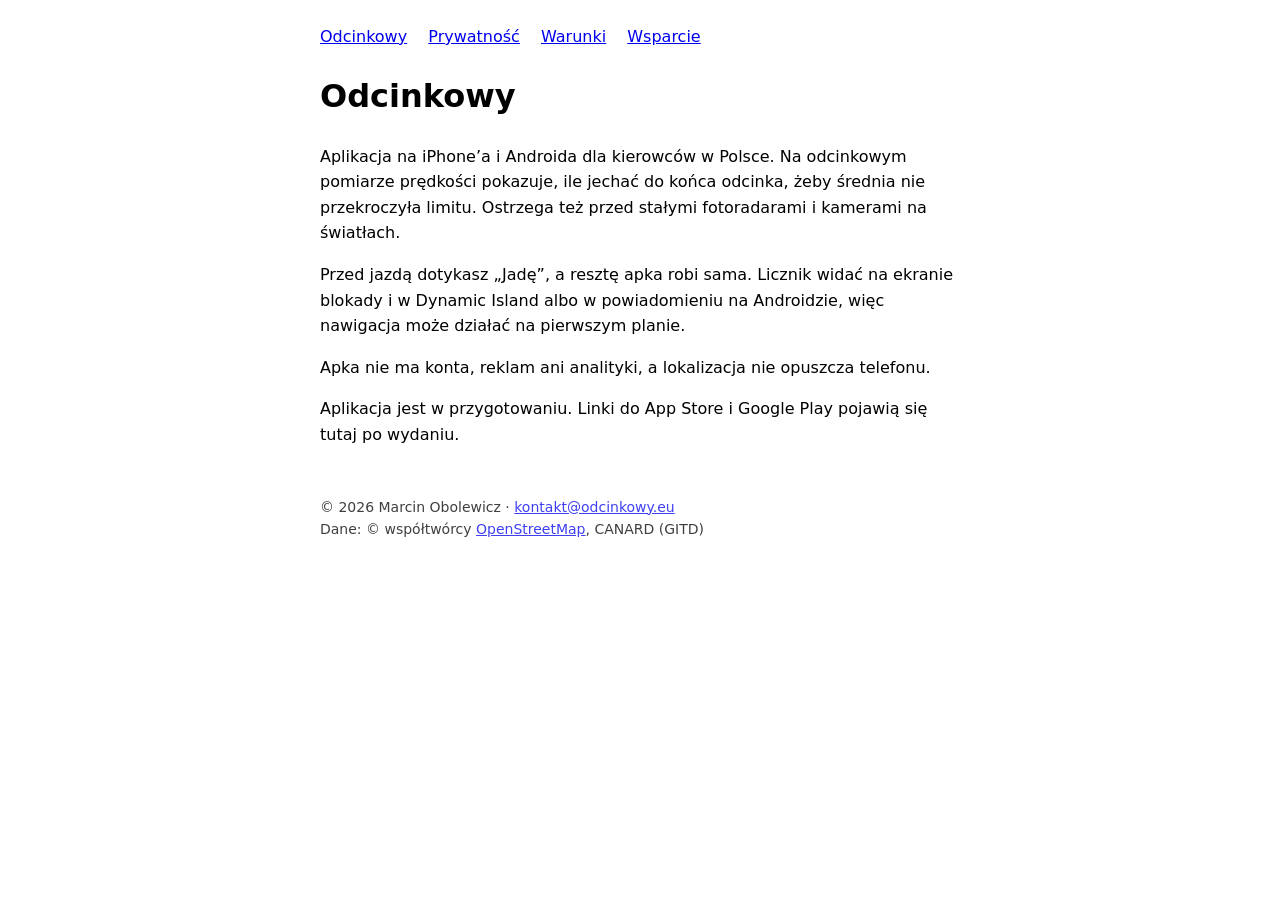
==== index.html @ dfab23d0 "Dodaj stronę z polityką prywatności, warunkami i wsparciem Prosta strona w HTML: krótki opis aplikac" ====
<!doctype html>
<html lang="pl">
<head>
  <meta charset="utf-8">
  <meta name="viewport" content="width=device-width, initial-scale=1">
  <title>Odcinkowy</title>
  <meta name="description" content="Aplikacja dla kierowców: na odcinkowym pomiarze prędkości pokazuje, ile jechać do końca odcinka, żeby średnia nie przekroczyła limitu.">
  <link rel="icon" href="/favicon.svg" type="image/svg+xml">
  <link rel="stylesheet" href="/styles.css">
</head>
<body>
  <nav>
    <a href="/">Odcinkowy</a>
    <a href="/prywatnosc/">Prywatność</a>
    <a href="/warunki/">Warunki</a>
    <a href="/wsparcie/">Wsparcie</a>
  </nav>

  <h1>Odcinkowy</h1>
  <p>Aplikacja na iPhone’a i&nbsp;Androida dla kierowców w&nbsp;Polsce. Na odcinkowym pomiarze prędkości pokazuje, ile jechać do końca odcinka, żeby średnia nie przekroczyła limitu. Ostrzega też przed stałymi fotoradarami i&nbsp;kamerami na światłach.</p>
  <p>Przed jazdą dotykasz „Jadę”, a&nbsp;resztę apka robi sama. Licznik widać na ekranie blokady i&nbsp;w&nbsp;Dynamic Island albo w&nbsp;powiadomieniu na Androidzie, więc nawigacja może działać na pierwszym planie.</p>
  <p>Apka nie ma konta, reklam ani analityki, a&nbsp;lokalizacja nie opuszcza telefonu.</p>
  <p>Aplikacja jest w&nbsp;przygotowaniu. Linki do App Store i&nbsp;Google Play pojawią się tutaj po wydaniu.</p>

  <footer>
    <p>© 2026 Marcin Obolewicz · <a href="mailto:kontakt@odcinkowy.eu">kontakt@odcinkowy.eu</a><br>
    Dane: © współtwórcy <a href="https://www.openstreetmap.org/copyright">OpenStreetMap</a>, CANARD (GITD)</p>
  </footer>
</body>
</html>
---- styles.css ----
:root {
  color-scheme: light dark;
}

body {
  max-width: 40rem;
  margin: 0 auto;
  padding: 1.5rem 1rem 3rem;
  font-family: system-ui, -apple-system, "Segoe UI", Roboto, sans-serif;
  line-height: 1.6;
}

nav a + a {
  margin-left: 1rem;
}

footer {
  margin-top: 3rem;
  font-size: 0.875rem;
  opacity: 0.75;
}
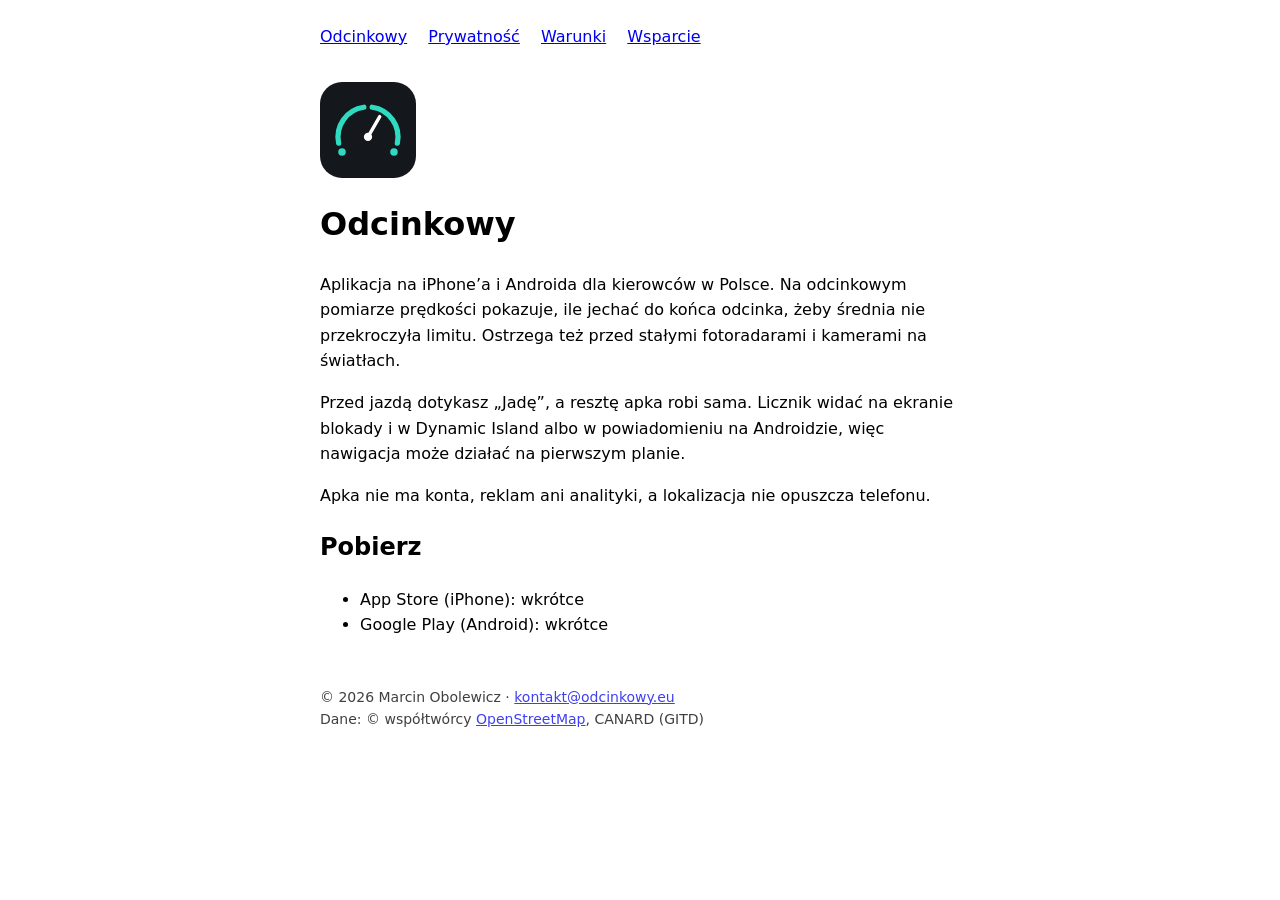
==== commit caa104c7: "Dodaj na stronie głównej ikonę i sekcję „Pobierz” Strona główna jest wizytówką aplikacji: ikona, naz" ====
--- a/index.html
+++ b/index.html
@@ -16,11 +16,18 @@
     <a href="/wsparcie/">Wsparcie</a>
   </nav>
 
+  <img class="app-icon" src="/favicon.svg" alt="" width="96" height="96">
   <h1>Odcinkowy</h1>
   <p>Aplikacja na iPhone’a i&nbsp;Androida dla kierowców w&nbsp;Polsce. Na odcinkowym pomiarze prędkości pokazuje, ile jechać do końca odcinka, żeby średnia nie przekroczyła limitu. Ostrzega też przed stałymi fotoradarami i&nbsp;kamerami na światłach.</p>
   <p>Przed jazdą dotykasz „Jadę”, a&nbsp;resztę apka robi sama. Licznik widać na ekranie blokady i&nbsp;w&nbsp;Dynamic Island albo w&nbsp;powiadomieniu na Androidzie, więc nawigacja może działać na pierwszym planie.</p>
   <p>Apka nie ma konta, reklam ani analityki, a&nbsp;lokalizacja nie opuszcza telefonu.</p>
-  <p>Aplikacja jest w&nbsp;przygotowaniu. Linki do App Store i&nbsp;Google Play pojawią się tutaj po wydaniu.</p>
+
+  <h2>Pobierz</h2>
+  <!-- Po wydaniu: „wkrótce” zamień na link do strony aplikacji w sklepie (README). -->
+  <ul>
+    <li>App Store (iPhone): wkrótce</li>
+    <li>Google Play (Android): wkrótce</li>
+  </ul>
 
   <footer>
     <p>© 2026 Marcin Obolewicz · <a href="mailto:kontakt@odcinkowy.eu">kontakt@odcinkowy.eu</a><br>
--- a/styles.css
+++ b/styles.css
@@ -10,6 +10,12 @@
   line-height: 1.6;
 }
 
+.app-icon {
+  display: block;
+  margin-top: 2rem;
+  border-radius: 22px;
+}
+
 nav a + a {
   margin-left: 1rem;
 }
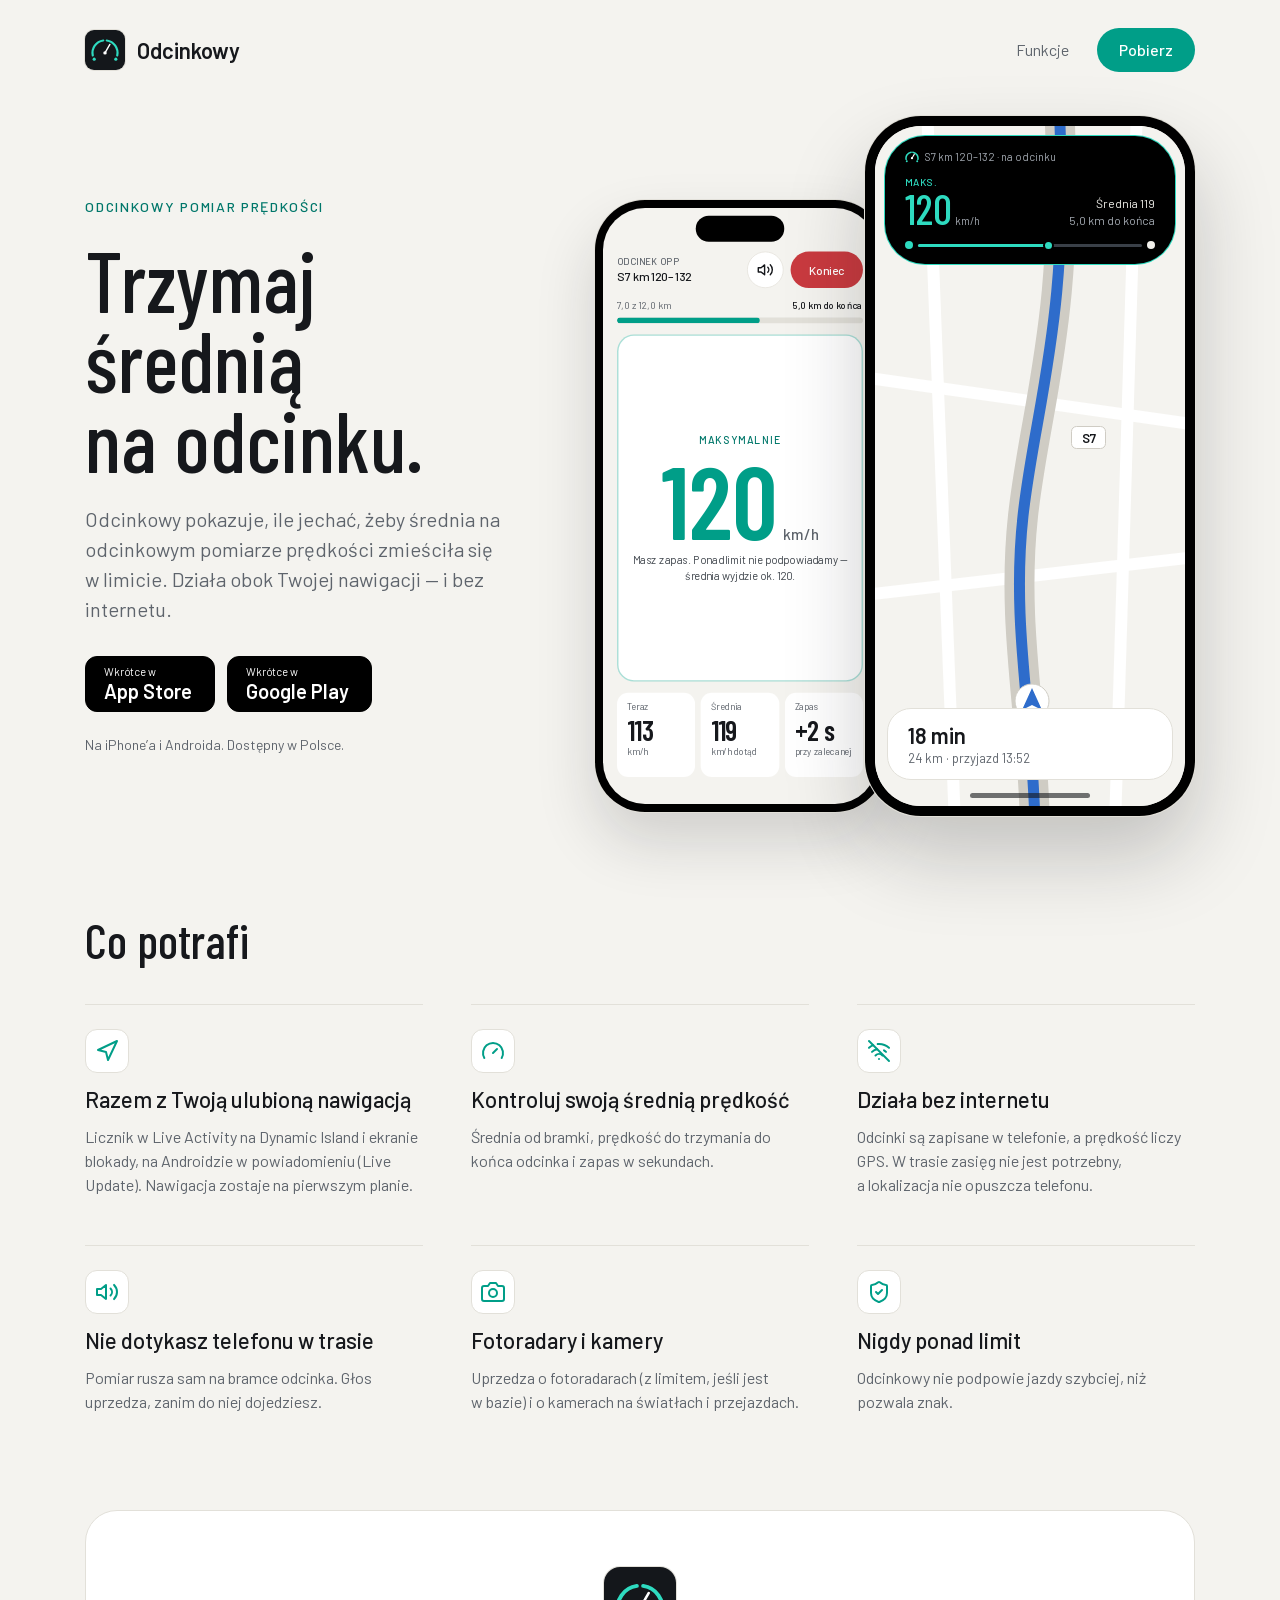
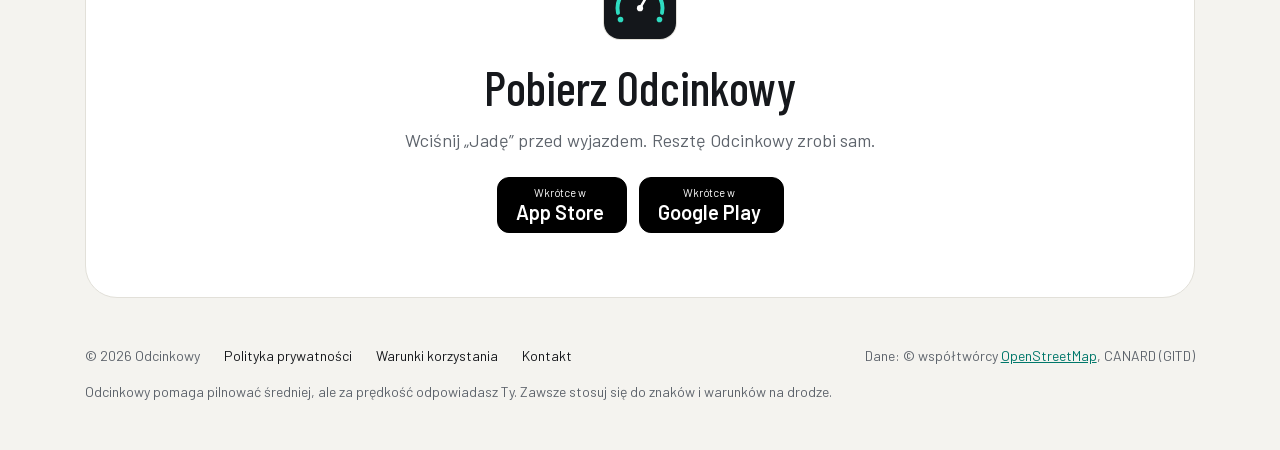
==== commit 6946e8a1: "Zbuduj wizytówkę według plansz „Strona www” Strona główna jak na planszach z kanwy: nagłówek, hero z" ====
--- a/index.html
+++ b/index.html
@@ -3,35 +3,180 @@
 <head>
   <meta charset="utf-8">
   <meta name="viewport" content="width=device-width, initial-scale=1">
-  <title>Odcinkowy</title>
-  <meta name="description" content="Aplikacja dla kierowców: na odcinkowym pomiarze prędkości pokazuje, ile jechać do końca odcinka, żeby średnia nie przekroczyła limitu.">
+  <title>Odcinkowy — średnia na odcinkowym pomiarze prędkości</title>
+  <meta name="description" content="Odcinkowy pokazuje, ile jechać, żeby średnia na odcinkowym pomiarze prędkości zmieściła się w limicie. Działa obok Twojej nawigacji — i bez internetu.">
+  <meta name="theme-color" content="#F4F3EF" media="(prefers-color-scheme: light)">
+  <meta name="theme-color" content="#101215" media="(prefers-color-scheme: dark)">
+  <meta property="og:type" content="website">
+  <meta property="og:url" content="https://odcinkowy.eu/">
+  <meta property="og:title" content="Odcinkowy — średnia na odcinkowym pomiarze prędkości">
+  <meta property="og:description" content="Odcinkowy pokazuje, ile jechać, żeby średnia na odcinkowym pomiarze prędkości zmieściła się w limicie. Działa obok Twojej nawigacji — i bez internetu.">
+  <meta property="og:image" content="https://odcinkowy.eu/og.png">
+  <meta property="og:locale" content="pl_PL">
   <link rel="icon" href="/favicon.svg" type="image/svg+xml">
+  <link rel="apple-touch-icon" href="/apple-touch-icon.png">
   <link rel="stylesheet" href="/styles.css">
 </head>
 <body>
-  <nav>
-    <a href="/">Odcinkowy</a>
-    <a href="/prywatnosc/">Prywatność</a>
-    <a href="/warunki/">Warunki</a>
-    <a href="/wsparcie/">Wsparcie</a>
-  </nav>
+<div class="page">
+  <header class="site-header">
+    <a class="brand" href="/"><img src="/favicon.svg" alt="" width="40" height="40">Odcinkowy</a>
+    <nav class="site-nav" aria-label="Główna">
+      <a class="nav-link" href="#funkcje">Funkcje</a>
+      <a class="button" href="#pobierz">Pobierz</a>
+    </nav>
+  </header>
 
-  <img class="app-icon" src="/favicon.svg" alt="" width="96" height="96">
-  <h1>Odcinkowy</h1>
-  <p>Aplikacja na iPhone’a i&nbsp;Androida dla kierowców w&nbsp;Polsce. Na odcinkowym pomiarze prędkości pokazuje, ile jechać do końca odcinka, żeby średnia nie przekroczyła limitu. Ostrzega też przed stałymi fotoradarami i&nbsp;kamerami na światłach.</p>
-  <p>Przed jazdą dotykasz „Jadę”, a&nbsp;resztę apka robi sama. Licznik widać na ekranie blokady i&nbsp;w&nbsp;Dynamic Island albo w&nbsp;powiadomieniu na Androidzie, więc nawigacja może działać na pierwszym planie.</p>
-  <p>Apka nie ma konta, reklam ani analityki, a&nbsp;lokalizacja nie opuszcza telefonu.</p>
+  <main>
+    <section class="hero" aria-labelledby="hero-title">
+      <div class="hero-text">
+        <p class="eyebrow">Odcinkowy pomiar prędkości</p>
+        <h1 id="hero-title">Trzymaj średnią<br>na odcinku.</h1>
+        <p class="lead">Odcinkowy pokazuje, ile jechać, żeby średnia na odcinkowym pomiarze prędkości zmieściła się w&nbsp;limicie. Działa obok Twojej nawigacji — i&nbsp;bez internetu.</p>
+        <!-- Zaślepki do wydania; potem oficjalne odznaki App Store i Google Play z linkami (README). -->
+        <div class="badges">
+          <span class="badge"><small>Wkrótce w</small><strong>App Store</strong></span>
+          <span class="badge"><small>Wkrótce w</small><strong>Google Play</strong></span>
+        </div>
+        <p class="note">Na iPhone’a i&nbsp;Androida. Dostępny w&nbsp;Polsce.</p>
+      </div>
 
-  <h2>Pobierz</h2>
-  <!-- Po wydaniu: „wkrótce” zamień na link do strony aplikacji w sklepie (README). -->
-  <ul>
-    <li>App Store (iPhone): wkrótce</li>
-    <li>Google Play (Android): wkrótce</li>
-  </ul>
+      <div class="phones" aria-hidden="true">
+        <div class="phones-inner">
+          <!-- Z tyłu ekran odcinka z apki, w motywie strony. Liczby jak w wydaniu: limit 120, margines 0. -->
+          <div class="phone-back">
+            <div class="phone">
+              <div class="screen">
+                <div class="drive">
+                  <span class="island"></span>
+                  <div class="drive-top">
+                    <div class="drive-title"><small>ODCINEK OPP</small><strong>S7 km 120–132</strong></div>
+                    <div class="drive-actions">
+                      <span class="voice"><svg width="24" height="24" viewBox="0 0 24 24" fill="none" stroke="currentColor" stroke-width="2" stroke-linecap="round" stroke-linejoin="round"><polygon points="11 5 6 9 2 9 2 15 6 15 11 19 11 5"></polygon><path d="M15.54 8.46a5 5 0 0 1 0 7.07"></path><path d="M19.07 4.93a10 10 0 0 1 0 14.14"></path></svg></span>
+                      <span class="end-button">Koniec</span>
+                    </div>
+                  </div>
+                  <div>
+                    <div class="progress-labels"><span>7,0 z 12,0 km</span><span>5,0 km do końca</span></div>
+                    <div class="progress"><div></div></div>
+                  </div>
+                  <div class="advice-card">
+                    <span class="advice-label">MAKSYMALNIE</span>
+                    <span class="advice-number"><span>120</span>km/h</span>
+                    <span class="advice-message">Masz zapas. Ponad limit nie podpowiadamy — średnia wyjdzie ok. 120.</span>
+                  </div>
+                  <div class="tiles">
+                    <div class="tile">Teraz<strong>113</strong>km/h</div>
+                    <div class="tile">Średnia<strong>119</strong>km/h dotąd</div>
+                    <div class="tile">Zapas<strong>+2 s</strong>przy zalecanej</div>
+                  </div>
+                </div>
+              </div>
+            </div>
+          </div>
 
-  <footer>
-    <p>© 2026 Marcin Obolewicz · <a href="mailto:kontakt@odcinkowy.eu">kontakt@odcinkowy.eu</a><br>
-    Dane: © współtwórcy <a href="https://www.openstreetmap.org/copyright">OpenStreetMap</a>, CANARD (GITD)</p>
+          <!-- Z przodu Live Activity nad neutralną mapą, bez wyglądu konkretnej nawigacji. -->
+          <div class="phone-front">
+            <div class="phone">
+              <div class="screen">
+                <svg class="map" width="310" height="680" viewBox="0 0 310 680">
+                  <rect class="bg" width="310" height="680"></rect>
+                  <g class="streets" stroke-width="12" fill="none" stroke-linecap="round"><path d="M -20 250 L 330 300"></path><path d="M -20 470 L 330 430"></path><path d="M 52 -20 L 80 700"></path><path d="M 262 -20 L 240 700"></path></g>
+                  <path class="casing" d="M 160 700 C 158 590, 136 500, 148 390 S 196 190, 184 -20" stroke-width="30" fill="none" stroke-linecap="round"></path>
+                  <path class="route" d="M 160 700 C 158 590, 136 500, 148 390 S 196 190, 184 -20" stroke-width="11" fill="none" stroke-linecap="round"></path>
+                  <rect class="label" x="196.5" y="300.5" width="34" height="22" rx="5"></rect>
+                  <text class="label-text" x="213.5" y="316.5" text-anchor="middle">S7</text>
+                  <circle class="puck" cx="157" cy="575" r="17"></circle>
+                  <path d="M 157 562 L 167 584 L 157 579 L 147 584 Z" fill="#2E6CCB"></path>
+                </svg>
+                <div class="live">
+                  <div class="live-head"><svg viewBox="140 150 744 744"><path d="M 199 652.5 A 320 320 0 0 1 467.5 269.1" fill="none" stroke="#2EDBC0" stroke-width="80" stroke-linecap="round"></path><path d="M 556.5 269.1 A 320 320 0 0 1 825 652.5" fill="none" stroke="#2EDBC0" stroke-width="80" stroke-linecap="round"></path><circle cx="234.9" cy="746" r="52" fill="#2EDBC0"></circle><circle cx="789.1" cy="746" r="52" fill="#2EDBC0"></circle><path d="M 512 586 L 637 369.5" fill="none" stroke="#FFFFFF" stroke-width="56" stroke-linecap="round"></path><circle cx="512" cy="586" r="60" fill="#FFFFFF"></circle></svg>S7 km 120–132 · na odcinku</div>
+                  <div class="live-row">
+                    <div class="live-advice"><span class="live-label">MAKS.</span><span class="live-number"><span>120</span>km/h</span></div>
+                    <div class="live-stats"><span>Średnia 119</span><span>5,0 km do końca</span></div>
+                  </div>
+                  <div class="live-track"><div class="dot start"></div><div class="dot end"></div><div class="bar"><div class="done"></div><div class="car"></div></div></div>
+                </div>
+                <div class="nav-card"><strong>18 min</strong><span>24 km · przyjazd 13:52</span></div>
+                <div class="home-indicator"></div>
+              </div>
+            </div>
+          </div>
+        </div>
+      </div>
+    </section>
+
+    <section class="features" id="funkcje" aria-labelledby="features-title">
+      <h2 id="features-title">Co potrafi</h2>
+      <ul class="feature-list">
+        <li>
+          <span class="feature-icon" aria-hidden="true"><svg viewBox="0 0 24 24" fill="none" stroke="currentColor" stroke-width="2" stroke-linecap="round" stroke-linejoin="round"><polygon points="3 11 22 2 13 21 11 13 3 11"></polygon></svg></span>
+          <div>
+            <h3>Razem z&nbsp;Twoją ulubioną nawigacją</h3>
+            <p>Licznik w&nbsp;Live Activity na Dynamic Island i&nbsp;ekranie blokady, na Androidzie w&nbsp;powiadomieniu (Live Update). Nawigacja zostaje na pierwszym planie.</p>
+          </div>
+        </li>
+        <li>
+          <span class="feature-icon" aria-hidden="true"><svg viewBox="0 0 24 24" fill="none" stroke="currentColor" stroke-width="2" stroke-linecap="round" stroke-linejoin="round"><path d="m12 14 4-4"></path><path d="M3.34 19a10 10 0 1 1 17.32 0"></path></svg></span>
+          <div>
+            <h3>Kontroluj swoją średnią prędkość</h3>
+            <p>Średnia od bramki, prędkość do trzymania do końca odcinka i&nbsp;zapas w&nbsp;sekundach.</p>
+          </div>
+        </li>
+        <li>
+          <span class="feature-icon" aria-hidden="true"><svg viewBox="0 0 24 24" fill="none" stroke="currentColor" stroke-width="2" stroke-linecap="round" stroke-linejoin="round"><path d="M12 20h.01"></path><path d="M8.5 16.429a5 5 0 0 1 7 0"></path><path d="M5 12.859a10 10 0 0 1 5.17-2.69"></path><path d="M19 12.859a10 10 0 0 0-2.007-1.523"></path><path d="M2 8.82a15 15 0 0 1 4.177-2.643"></path><path d="M22 8.82a15 15 0 0 0-11.288-3.764"></path><path d="m2 2 20 20"></path></svg></span>
+          <div>
+            <h3>Działa bez internetu</h3>
+            <p>Odcinki są zapisane w&nbsp;telefonie, a&nbsp;prędkość liczy GPS. W&nbsp;trasie zasięg nie jest potrzebny, a&nbsp;lokalizacja nie opuszcza telefonu.</p>
+          </div>
+        </li>
+        <li>
+          <span class="feature-icon" aria-hidden="true"><svg viewBox="0 0 24 24" fill="none" stroke="currentColor" stroke-width="2" stroke-linecap="round" stroke-linejoin="round"><polygon points="11 5 6 9 2 9 2 15 6 15 11 19 11 5"></polygon><path d="M15.54 8.46a5 5 0 0 1 0 7.07"></path><path d="M19.07 4.93a10 10 0 0 1 0 14.14"></path></svg></span>
+          <div>
+            <h3>Nie dotykasz telefonu w&nbsp;trasie</h3>
+            <p>Pomiar rusza sam na bramce odcinka. Głos uprzedza, zanim do niej dojedziesz.</p>
+          </div>
+        </li>
+        <li>
+          <span class="feature-icon" aria-hidden="true"><svg viewBox="0 0 24 24" fill="none" stroke="currentColor" stroke-width="2" stroke-linecap="round" stroke-linejoin="round"><path d="M23 19a2 2 0 0 1-2 2H3a2 2 0 0 1-2-2V8a2 2 0 0 1 2-2h4l2-3h6l2 3h4a2 2 0 0 1 2 2z"></path><circle cx="12" cy="13" r="4"></circle></svg></span>
+          <div>
+            <h3>Fotoradary i&nbsp;kamery</h3>
+            <p>Uprzedza o&nbsp;fotoradarach (z&nbsp;limitem, jeśli jest w&nbsp;bazie) i&nbsp;o&nbsp;kamerach na światłach i&nbsp;przejazdach.</p>
+          </div>
+        </li>
+        <li>
+          <span class="feature-icon" aria-hidden="true"><svg viewBox="0 0 24 24" fill="none" stroke="currentColor" stroke-width="2" stroke-linecap="round" stroke-linejoin="round"><path d="M20 13c0 5-3.5 7.5-7.66 8.95a1 1 0 0 1-.67-.01C7.5 20.5 4 18 4 13V6a1 1 0 0 1 1-1c2 0 4.5-1.2 6.24-2.72a1.17 1.17 0 0 1 1.52 0C14.51 3.81 17 5 19 5a1 1 0 0 1 1 1z"></path><path d="m9 12 2 2 4-4"></path></svg></span>
+          <div>
+            <h3>Nigdy ponad limit</h3>
+            <p>Odcinkowy nie podpowie jazdy szybciej, niż pozwala znak.</p>
+          </div>
+        </li>
+      </ul>
+    </section>
+
+    <section class="download" id="pobierz" aria-labelledby="download-title">
+      <img src="/favicon.svg" alt="" width="72" height="72">
+      <h2 id="download-title">Pobierz Odcinkowy</h2>
+      <p>Wciśnij „Jadę” przed wyjazdem. Resztę Odcinkowy zrobi sam.</p>
+      <div class="badges">
+        <span class="badge"><small>Wkrótce w</small><strong>App Store</strong></span>
+        <span class="badge"><small>Wkrótce w</small><strong>Google Play</strong></span>
+      </div>
+    </section>
+  </main>
+
+  <footer class="site-footer">
+    <div class="footer-row">
+      <div class="footer-links">
+        <span>© 2026 Odcinkowy</span>
+        <a href="/prywatnosc/">Polityka prywatności</a>
+        <a href="/warunki/">Warunki korzystania</a>
+        <a href="/wsparcie/">Kontakt</a>
+      </div>
+      <span>Dane: © współtwórcy <a href="https://www.openstreetmap.org/copyright">OpenStreetMap</a>, CANARD (GITD)</span>
+    </div>
+    <p>Odcinkowy pomaga pilnować średniej, ale za prędkość odpowiadasz Ty. Zawsze stosuj się do znaków i&nbsp;warunków na drodze.</p>
   </footer>
+</div>
 </body>
 </html>
--- a/styles.css
+++ b/styles.css
@@ -1,27 +1,1092 @@
+@import url('/fonts/fonts.css');
+
+/* Tokeny z arkusza „Kolory” apki: jasne w :root, ciemne według ustawienia systemu. Bez przełącznika. */
 :root {
   color-scheme: light dark;
+  --background: #f4f3ef;
+  --surface: #ffffff;
+  --surface-inset: #f4f3ef;
+  --outline: #e2e0d9;
+  --outline-strong: #cfccc4;
+  --text-primary: #16181c;
+  --text-secondary: #5e646c;
+  --text-message: #3d434a;
+  --accent: #009e88;
+  --accent-text: #00776a;
+  --accent-text-hover: #005a50;
+  --accent-button: #009e88;
+  --on-accent: #ffffff;
+  --accent-border: #009e8855;
+  --control: #ffffff;
+  --control-border: #e2e0d9;
+  --badge-border: #000000;
+  --phone-shadow: rgba(22, 24, 28, 0.16);
+  --phone-shadow-front: rgba(22, 24, 28, 0.22);
+  /* Neutralna mapa pod Live Activity. */
+  --map: #f4f3ef;
+  --map-street: #ffffff;
+  --map-casing: #cfccc4;
+  --map-label: #ffffff;
+  --map-card: #ffffff;
+  --map-card-border: #e2e0d9;
+}
+
+@media (prefers-color-scheme: dark) {
+  :root {
+    --background: #101215;
+    --surface: #1a1d21;
+    --surface-inset: #23272c;
+    --outline: #2a2f35;
+    --outline-strong: #3a4048;
+    --text-primary: #f1f0eb;
+    --text-secondary: #a3a9b1;
+    --text-message: #c9cdd3;
+    --accent: #2edbc0;
+    --accent-text: #2edbc0;
+    --accent-text-hover: #8aeedd;
+    --accent-border: #2edbc066;
+    --control: #23272c;
+    --control-border: #23272c;
+    --badge-border: #3a4048;
+    --phone-shadow: rgba(0, 0, 0, 0.45);
+    --phone-shadow-front: rgba(0, 0, 0, 0.55);
+    --map: #1a1d21;
+    --map-street: #23272c;
+    --map-casing: #3a4048;
+    --map-label: #3a4048;
+    --map-card: #23272c;
+    --map-card-border: #23272c;
+  }
+}
+
+* {
+  box-sizing: border-box;
+}
+
+html {
+  scroll-behavior: auto;
 }
 
 body {
-  max-width: 40rem;
+  margin: 0;
+  background: var(--background);
+  color: var(--text-primary);
+  font-family: 'Barlow', 'Helvetica Neue', Arial, sans-serif;
+  -webkit-text-size-adjust: 100%;
+}
+
+a {
+  color: var(--accent-text);
+}
+
+a:hover {
+  color: var(--accent-text-hover);
+}
+
+.condensed {
+  font-family: 'Barlow Condensed', 'Arial Narrow', sans-serif;
+}
+
+.page {
+  max-width: 1440px;
+  min-height: 100vh;
   margin: 0 auto;
-  padding: 1.5rem 1rem 3rem;
-  font-family: system-ui, -apple-system, "Segoe UI", Roboto, sans-serif;
-  line-height: 1.6;
-}
-
-.app-icon {
+  display: flex;
+  flex-direction: column;
+}
+
+/* Nagłówek */
+.site-header {
+  display: flex;
+  align-items: center;
+  justify-content: space-between;
+  padding: 20px 20px 8px;
+}
+
+.brand {
+  display: flex;
+  align-items: center;
+  gap: 10px;
+  color: var(--text-primary);
+  text-decoration: none;
+  font-size: 20px;
+  line-height: 26px;
+  font-weight: 600;
+}
+
+.brand:hover {
+  color: var(--text-primary);
+}
+
+.brand img {
   display: block;
-  margin-top: 2rem;
-  border-radius: 22px;
-}
-
-nav a + a {
-  margin-left: 1rem;
-}
-
-footer {
-  margin-top: 3rem;
-  font-size: 0.875rem;
-  opacity: 0.75;
-}
+  width: 36px;
+  height: 36px;
+  border-radius: 8px;
+  box-shadow: 0 0 0 1px var(--outline);
+}
+
+.site-nav {
+  display: flex;
+  align-items: center;
+  gap: 28px;
+  font-size: 16px;
+  line-height: 20px;
+}
+
+.site-nav .nav-link {
+  display: none;
+  color: var(--text-secondary);
+  text-decoration: none;
+}
+
+.button {
+  height: 40px;
+  padding: 0 18px;
+  border-radius: 20px;
+  background: var(--accent-button);
+  color: var(--on-accent);
+  text-decoration: none;
+  display: inline-flex;
+  align-items: center;
+  font-size: 15px;
+  font-weight: 500;
+}
+
+.button:hover {
+  color: var(--on-accent);
+}
+
+/* Hero */
+.hero {
+  display: flex;
+  flex-direction: column;
+  gap: 18px;
+  padding: 24px 20px 40px;
+}
+
+.hero-text {
+  display: flex;
+  flex-direction: column;
+  gap: 18px;
+}
+
+.eyebrow {
+  margin: 0;
+  font-size: 13px;
+  line-height: 16px;
+  font-weight: 500;
+  letter-spacing: 0.12em;
+  text-transform: uppercase;
+  color: var(--accent-text);
+}
+
+h1 {
+  margin: 0;
+  font-family: 'Barlow Condensed', 'Arial Narrow', sans-serif;
+  font-size: 52px;
+  line-height: 0.98;
+  font-weight: 500;
+}
+
+.lead {
+  margin: 0;
+  max-width: 520px;
+  font-size: 17px;
+  line-height: 26px;
+  color: var(--text-secondary);
+}
+
+.note {
+  margin: 0;
+  font-size: 13px;
+  line-height: 17px;
+  color: var(--text-secondary);
+}
+
+/* Odznaki sklepów. Do wydania zaślepki bez logotypów; potem oficjalne odznaki (README). */
+.badges {
+  display: flex;
+  flex-wrap: wrap;
+  gap: 10px;
+}
+
+.badge {
+  display: inline-flex;
+  flex-direction: column;
+  justify-content: center;
+  height: 48px;
+  padding: 0 14px;
+  border-radius: 12px;
+  background: #000000;
+  border: 1px solid var(--badge-border);
+  color: #ffffff;
+  text-decoration: none;
+}
+
+.badge small {
+  font-size: 10px;
+  line-height: 13px;
+}
+
+.badge strong {
+  font-size: 18px;
+  line-height: 22px;
+  font-weight: 600;
+  white-space: nowrap;
+}
+
+/* Telefony w hero */
+.phones {
+  align-self: center;
+  position: relative;
+  width: 271px;
+  height: 575px;
+  margin-top: 12px;
+}
+
+.phone-back {
+  display: none;
+}
+
+.phone-front {
+  transform: scale(0.82);
+  transform-origin: top left;
+}
+
+.phone {
+  background: #000000;
+}
+
+.phone-front .phone {
+  width: 330px;
+  height: 700px;
+  padding: 10px;
+  border-radius: 56px;
+  box-shadow: 0 0 0 1px var(--outline), 0 40px 80px var(--phone-shadow-front);
+}
+
+.phone-front .screen {
+  position: relative;
+  width: 310px;
+  height: 680px;
+  border-radius: 46px;
+  overflow: hidden;
+  background: var(--map);
+}
+
+.map {
+  position: absolute;
+  inset: 0;
+  display: block;
+}
+
+.map .bg {
+  fill: var(--map);
+}
+
+.map .streets {
+  stroke: var(--map-street);
+}
+
+.map .casing {
+  stroke: var(--map-casing);
+}
+
+.map .route {
+  stroke: #2e6ccb;
+}
+
+.map .label {
+  fill: var(--map-label);
+  stroke: var(--map-casing);
+}
+
+.map .label-text {
+  fill: var(--text-primary);
+  font-family: 'Barlow', sans-serif;
+  font-size: 13px;
+  font-weight: 600;
+}
+
+.map .puck {
+  fill: #ffffff;
+  stroke: var(--map-casing);
+}
+
+/* Live Activity jest zawsze ciemna, jak w apce. */
+.live {
+  position: absolute;
+  left: 10px;
+  right: 10px;
+  top: 10px;
+  height: 128px;
+  padding: 14px 20px;
+  border-radius: 40px;
+  background: #000000;
+  box-shadow: 0 0 0 1px #2edbc0;
+  display: flex;
+  flex-direction: column;
+  justify-content: space-between;
+  color: #f1f0eb;
+}
+
+.live-head {
+  display: flex;
+  align-items: center;
+  gap: 6px;
+  font-size: 11px;
+  line-height: 14px;
+  color: #a3a9b1;
+}
+
+.live-head svg {
+  display: block;
+  width: 14px;
+  height: 14px;
+}
+
+.live-row {
+  display: flex;
+  align-items: flex-end;
+  justify-content: space-between;
+  gap: 10px;
+}
+
+.live-advice {
+  display: flex;
+  flex-direction: column;
+  gap: 1px;
+}
+
+.live-label {
+  font-size: 10px;
+  line-height: 12px;
+  font-weight: 500;
+  letter-spacing: 0.08em;
+  color: #2edbc0;
+}
+
+.live-number {
+  display: flex;
+  align-items: baseline;
+  gap: 3px;
+  font-size: 11px;
+  line-height: 14px;
+  color: #a3a9b1;
+}
+
+.live-number span {
+  font-family: 'Barlow Condensed', 'Arial Narrow', sans-serif;
+  font-size: 42px;
+  line-height: 0.95;
+  font-weight: 500;
+  color: #2edbc0;
+}
+
+.live-stats {
+  display: flex;
+  flex-direction: column;
+  align-items: flex-end;
+  gap: 1px;
+  font-size: 12px;
+  line-height: 16px;
+}
+
+.live-stats span + span {
+  color: #a3a9b1;
+}
+
+.live-track {
+  position: relative;
+  height: 10px;
+}
+
+.live-track .dot {
+  position: absolute;
+  top: 1px;
+  width: 8px;
+  height: 8px;
+  border-radius: 50%;
+}
+
+.live-track .start {
+  left: 0;
+  background: #2edbc0;
+}
+
+.live-track .end {
+  right: 0;
+  background: #f1f0eb;
+}
+
+.live-track .bar {
+  position: absolute;
+  left: 13px;
+  right: 13px;
+  top: 4px;
+  height: 3px;
+  border-radius: 2px;
+  background: #3a4048;
+}
+
+.live-track .done {
+  width: 58%;
+  height: 3px;
+  border-radius: 2px;
+  background: #2edbc0;
+}
+
+.live-track .car {
+  position: absolute;
+  left: 58%;
+  top: -4px;
+  width: 11px;
+  height: 11px;
+  margin-left: -5px;
+  border-radius: 50%;
+  background: #2edbc0;
+  border: 2px solid #000000;
+}
+
+.nav-card {
+  position: absolute;
+  left: 12px;
+  right: 12px;
+  bottom: 26px;
+  height: 72px;
+  padding: 0 20px;
+  border-radius: 24px;
+  background: var(--map-card);
+  border: 1px solid var(--map-card-border);
+  display: flex;
+  flex-direction: column;
+  justify-content: center;
+  gap: 2px;
+}
+
+.nav-card strong {
+  font-size: 22px;
+  line-height: 26px;
+  font-weight: 600;
+}
+
+.nav-card span {
+  font-size: 13px;
+  line-height: 17px;
+  color: var(--text-secondary);
+}
+
+.home-indicator {
+  position: absolute;
+  bottom: 8px;
+  left: 50%;
+  width: 120px;
+  margin-left: -60px;
+  height: 5px;
+  border-radius: 3px;
+  background: var(--text-primary);
+  opacity: 0.6;
+}
+
+/* Ekran odcinka z apki (telefon z tyłu, tylko na szerokim ekranie), w motywie strony. */
+.phone-back .phone {
+  width: 290px;
+  height: 612px;
+  padding: 8px;
+  border-radius: 50px;
+  box-shadow: 0 0 0 1px var(--outline), 0 30px 60px var(--phone-shadow);
+}
+
+.phone-back .screen {
+  position: relative;
+  width: 274px;
+  height: 596px;
+  border-radius: 42px;
+  overflow: hidden;
+  background: var(--background);
+}
+
+.drive {
+  position: relative;
+  width: 390px;
+  height: 844px;
+  padding: 62px 20px 34px;
+  display: flex;
+  flex-direction: column;
+  gap: 16px;
+  transform: scale(0.7026);
+  transform-origin: top left;
+}
+
+.island {
+  position: absolute;
+  top: 11px;
+  left: 132px;
+  width: 126px;
+  height: 37px;
+  border-radius: 19px;
+  background: #000000;
+}
+
+.drive-top {
+  display: flex;
+  align-items: center;
+  justify-content: space-between;
+  gap: 12px;
+}
+
+.drive-title {
+  display: flex;
+  flex-direction: column;
+  gap: 2px;
+}
+
+.drive-title small {
+  font-size: 13px;
+  line-height: 16px;
+  font-weight: 500;
+  letter-spacing: 0.08em;
+  color: var(--text-secondary);
+}
+
+.drive-title strong {
+  font-size: 17px;
+  line-height: 22px;
+  font-weight: 500;
+}
+
+.drive-actions {
+  display: flex;
+  gap: 10px;
+}
+
+.voice {
+  width: 52px;
+  height: 52px;
+  border-radius: 26px;
+  background: var(--control);
+  border: 1px solid var(--control-border);
+  display: flex;
+  align-items: center;
+  justify-content: center;
+  color: var(--text-primary);
+}
+
+.end-button {
+  height: 52px;
+  padding: 0 26px;
+  border-radius: 26px;
+  background: #c93a3f;
+  color: #ffffff;
+  font-size: 17px;
+  font-weight: 500;
+  display: flex;
+  align-items: center;
+}
+
+.progress-labels {
+  display: flex;
+  justify-content: space-between;
+  font-size: 14px;
+  line-height: 18px;
+}
+
+.progress-labels span:first-child {
+  color: var(--text-secondary);
+}
+
+.progress-labels span:last-child {
+  font-weight: 500;
+}
+
+.progress {
+  height: 8px;
+  margin-top: 8px;
+  border-radius: 4px;
+  background: var(--outline);
+  overflow: hidden;
+}
+
+.progress div {
+  width: 58%;
+  height: 8px;
+  border-radius: 4px;
+  background: var(--accent);
+}
+
+.advice-card {
+  flex: 1;
+  display: flex;
+  flex-direction: column;
+  align-items: center;
+  justify-content: center;
+  gap: 10px;
+  padding: 20px;
+  border-radius: 24px;
+  background: var(--surface);
+  border: 2px solid var(--accent-border);
+  text-align: center;
+}
+
+.advice-label {
+  font-size: 15px;
+  line-height: 20px;
+  font-weight: 500;
+  letter-spacing: 0.1em;
+  color: var(--accent-text);
+}
+
+.advice-number {
+  display: flex;
+  align-items: baseline;
+  gap: 8px;
+  font-size: 22px;
+  line-height: 28px;
+  font-weight: 500;
+  color: var(--text-secondary);
+}
+
+.advice-number span {
+  font-family: 'Barlow Condensed', 'Arial Narrow', sans-serif;
+  font-size: 144px;
+  line-height: 0.9;
+  font-weight: 600;
+  color: var(--accent);
+}
+
+.advice-message {
+  font-size: 16px;
+  line-height: 22px;
+  color: var(--text-message);
+}
+
+.tiles {
+  display: grid;
+  grid-template-columns: repeat(3, minmax(0, 1fr));
+  gap: 8px;
+}
+
+.tile {
+  display: flex;
+  flex-direction: column;
+  gap: 2px;
+  min-height: 120px;
+  padding: 12px 14px;
+  border-radius: 16px;
+  background: var(--surface);
+  font-size: 13px;
+  line-height: 16px;
+  color: var(--text-secondary);
+}
+
+.tile strong {
+  font-family: 'Barlow Condensed', 'Arial Narrow', sans-serif;
+  font-size: 40px;
+  line-height: 44px;
+  font-weight: 600;
+  color: var(--text-primary);
+}
+
+/* Co potrafi */
+.features {
+  display: flex;
+  flex-direction: column;
+  gap: 28px;
+  padding: 24px 20px 48px;
+}
+
+h2 {
+  margin: 0;
+  font-family: 'Barlow Condensed', 'Arial Narrow', sans-serif;
+  font-size: 36px;
+  line-height: 1;
+  font-weight: 500;
+}
+
+.feature-list {
+  list-style: none;
+  margin: 0;
+  padding: 0;
+  display: flex;
+  flex-direction: column;
+  gap: 28px;
+}
+
+.feature-list li {
+  display: flex;
+  align-items: flex-start;
+  gap: 16px;
+}
+
+.feature-icon {
+  width: 40px;
+  height: 40px;
+  border-radius: 11px;
+  background: var(--surface);
+  border: 1px solid var(--outline);
+  color: var(--accent);
+  display: flex;
+  align-items: center;
+  justify-content: center;
+  flex-shrink: 0;
+}
+
+.feature-icon svg {
+  width: 22px;
+  height: 22px;
+}
+
+.feature-list div {
+  display: flex;
+  flex-direction: column;
+  gap: 4px;
+  min-width: 0;
+}
+
+h3 {
+  margin: 0;
+  font-size: 19px;
+  line-height: 24px;
+  font-weight: 500;
+}
+
+.feature-list p {
+  margin: 0;
+  font-size: 15px;
+  line-height: 22px;
+  color: var(--text-secondary);
+}
+
+/* Pobierz */
+.download {
+  margin: 0 20px;
+  padding: 32px 20px;
+  border-radius: 28px;
+  background: var(--surface);
+  border: 1px solid var(--outline);
+  display: flex;
+  flex-direction: column;
+  align-items: center;
+  gap: 12px;
+  text-align: center;
+}
+
+.download img {
+  display: block;
+  width: 64px;
+  height: 64px;
+  border-radius: 14px;
+  box-shadow: 0 0 0 1px var(--outline);
+}
+
+.download h2 {
+  margin-top: 4px;
+  font-size: 34px;
+}
+
+.download p {
+  margin: 0;
+  font-size: 16px;
+  line-height: 22px;
+  color: var(--text-secondary);
+}
+
+.download .badges {
+  justify-content: center;
+  padding-top: 8px;
+}
+
+/* Stopka */
+.site-footer {
+  margin-top: auto;
+  padding: 32px 20px 40px;
+  display: flex;
+  flex-direction: column;
+  gap: 12px;
+  font-size: 13px;
+  line-height: 19px;
+  color: var(--text-secondary);
+}
+
+.footer-row {
+  display: flex;
+  flex-direction: column;
+  gap: 12px;
+}
+
+.footer-links {
+  display: flex;
+  flex-wrap: wrap;
+  gap: 8px 20px;
+}
+
+.footer-links a {
+  color: var(--text-primary);
+  text-decoration: none;
+}
+
+.footer-links a:hover {
+  color: var(--accent-text);
+}
+
+.site-footer p {
+  margin: 0;
+  max-width: 760px;
+}
+
+/* Dokumenty: polityka, warunki, wsparcie */
+.document {
+  width: 100%;
+  max-width: 760px;
+  margin: 0 auto;
+  padding: 24px 20px 48px;
+  font-size: 17px;
+  line-height: 27px;
+}
+
+.document h1 {
+  font-size: 44px;
+  margin-bottom: 8px;
+}
+
+.document h2 {
+  margin-top: 32px;
+  font-family: 'Barlow', 'Helvetica Neue', Arial, sans-serif;
+  font-size: 22px;
+  line-height: 28px;
+}
+
+.document p,
+.document li {
+  color: var(--text-message);
+}
+
+.document .meta {
+  color: var(--text-secondary);
+}
+
+/* Od ok. 1024 px: dwie kolumny w hero, telefony obok siebie, funkcje w siatce. */
+@media (min-width: 1024px) {
+  .site-header {
+    padding: 28px clamp(48px, 6.67vw, 96px);
+  }
+
+  .brand {
+    gap: 12px;
+    font-size: 22px;
+    line-height: 28px;
+  }
+
+  .brand img {
+    width: 40px;
+    height: 40px;
+    border-radius: 9px;
+  }
+
+  .site-nav .nav-link {
+    display: inline;
+  }
+
+  .button {
+    height: 44px;
+    padding: 0 22px;
+    border-radius: 22px;
+    font-size: 16px;
+  }
+
+  .hero {
+    display: grid;
+    grid-template-columns: minmax(0, 1fr) 450px;
+    gap: 48px;
+    align-items: center;
+    padding: 16px clamp(48px, 6.67vw, 96px) 64px;
+  }
+
+  .hero-text {
+    gap: 24px;
+  }
+
+  .eyebrow {
+    font-size: 14px;
+    line-height: 18px;
+  }
+
+  h1 {
+    font-size: 68px;
+    line-height: 0.95;
+  }
+
+  .lead {
+    font-size: 20px;
+    line-height: 30px;
+  }
+
+  .note {
+    font-size: 14px;
+    line-height: 18px;
+  }
+
+  .badges {
+    gap: 12px;
+    padding-top: 8px;
+  }
+
+  .badge {
+    height: 56px;
+    padding: 0 22px 0 18px;
+  }
+
+  .badge small {
+    font-size: 11px;
+    line-height: 14px;
+  }
+
+  .badge strong {
+    font-size: 20px;
+    line-height: 24px;
+  }
+
+  /* Telefony w polu 600 × 720 z planszy, zmniejszone do szerokości kolumny. */
+  .phones {
+    width: 450px;
+    height: 540px;
+    margin-top: 0;
+  }
+
+  .phones-inner {
+    position: absolute;
+    left: 0;
+    top: 0;
+    width: 600px;
+    height: 720px;
+    transform: scale(0.75);
+    transform-origin: top left;
+  }
+
+  .phone-back {
+    display: block;
+    position: absolute;
+    left: 0;
+    top: 84px;
+  }
+
+  .phone-front {
+    position: absolute;
+    left: 270px;
+    top: 0;
+    transform: none;
+  }
+
+  .features {
+    gap: 40px;
+    padding: 16px clamp(48px, 6.67vw, 96px) 96px;
+  }
+
+  h2 {
+    font-size: 48px;
+  }
+
+  .feature-list {
+    display: grid;
+    grid-template-columns: repeat(3, minmax(0, 1fr));
+    gap: 48px;
+  }
+
+  .feature-list li {
+    flex-direction: column;
+    gap: 12px;
+    padding-top: 24px;
+    border-top: 1px solid var(--outline);
+  }
+
+  .feature-icon {
+    width: 44px;
+    height: 44px;
+    border-radius: 12px;
+  }
+
+  .feature-icon svg {
+    width: 24px;
+    height: 24px;
+  }
+
+  .feature-list div {
+    gap: 12px;
+  }
+
+  h3 {
+    font-size: 22px;
+    line-height: 28px;
+  }
+
+  .feature-list p {
+    font-size: 16px;
+    line-height: 24px;
+  }
+
+  .download {
+    margin: 0 clamp(48px, 6.67vw, 96px);
+    padding: 56px 64px 64px;
+    border-radius: 32px;
+    gap: 16px;
+  }
+
+  .download img {
+    width: 72px;
+    height: 72px;
+    border-radius: 16px;
+  }
+
+  .download h2 {
+    margin-top: 8px;
+    font-size: 48px;
+  }
+
+  .download p {
+    font-size: 18px;
+    line-height: 26px;
+  }
+
+  .site-footer {
+    padding: 48px clamp(48px, 6.67vw, 96px);
+    gap: 16px;
+    font-size: 14px;
+    line-height: 20px;
+  }
+
+  .footer-row {
+    flex-direction: row;
+    align-items: center;
+    justify-content: space-between;
+    gap: 24px;
+  }
+
+  .footer-links {
+    gap: 24px;
+  }
+
+  .document {
+    padding-top: 32px;
+  }
+}
+
+/* Na planszy desktop 1440: telefony w pełnym rozmiarze i nagłówek 84 px. */
+@media (min-width: 1280px) {
+  .hero {
+    grid-template-columns: minmax(0, 1fr) 600px;
+  }
+
+  h1 {
+    font-size: 84px;
+  }
+
+  .phones {
+    width: 600px;
+    height: 720px;
+  }
+
+  .phones-inner {
+    transform: none;
+  }
+}
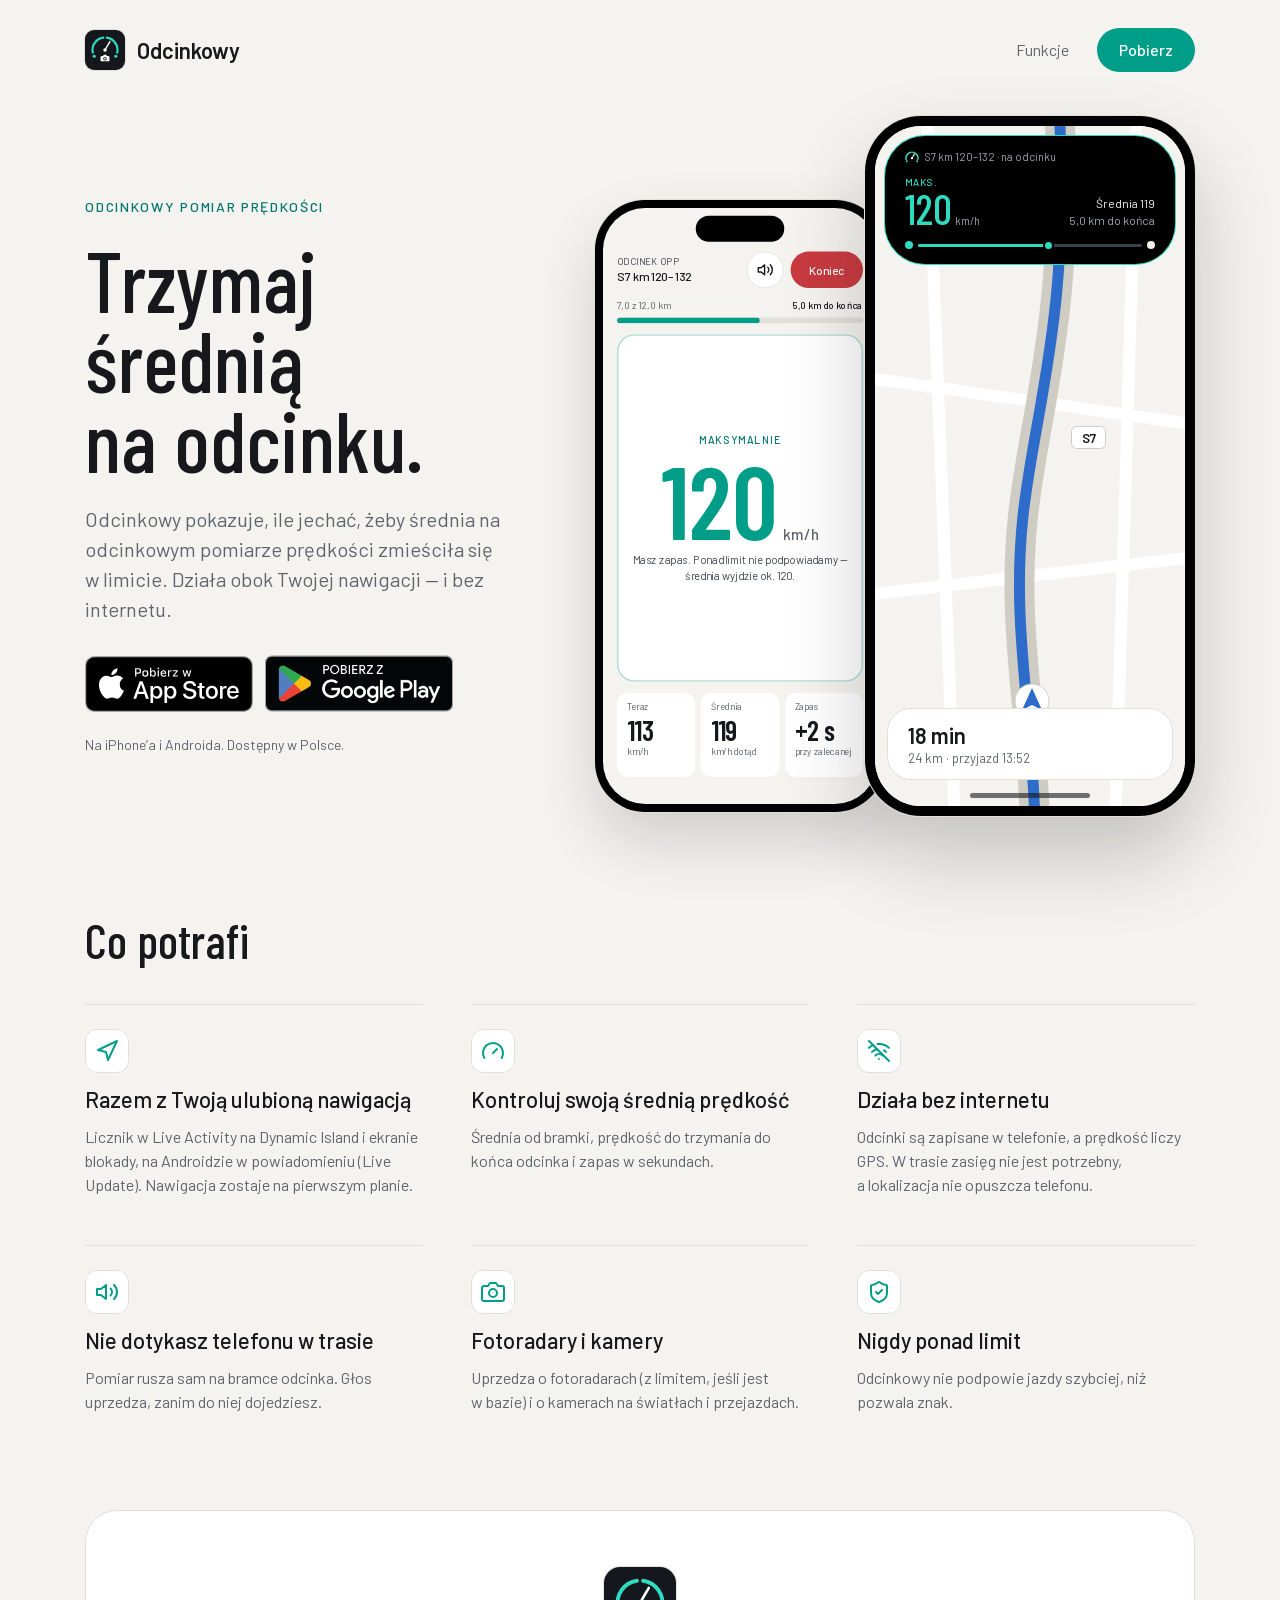
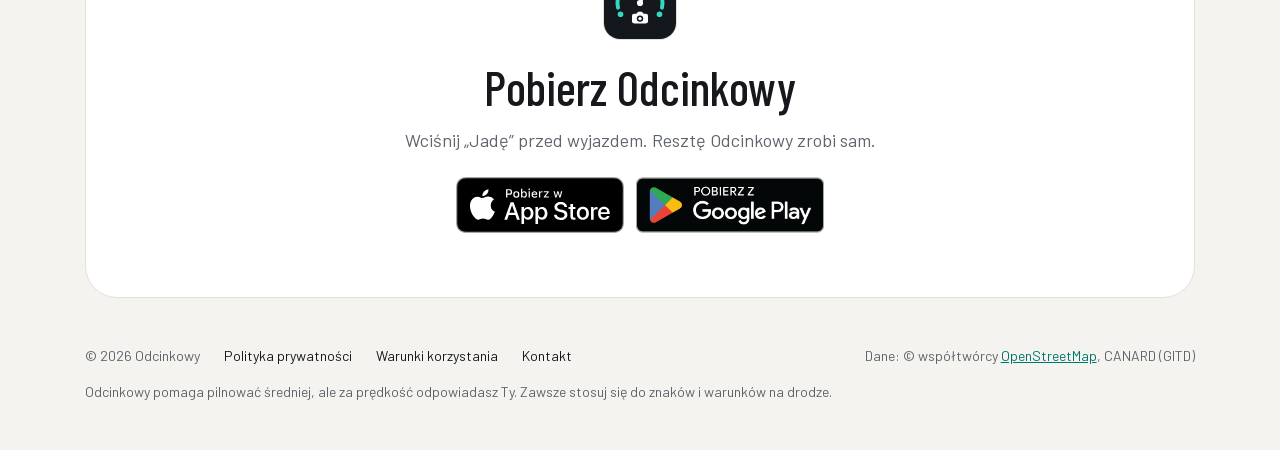
==== commit 7cdb5bce: "Wstaw oficjalne odznaki sklepów z linkami do kart apki Zaślepki „Wkrótce w” w hero i w „Pobierz” zas" ====
--- a/index.html
+++ b/index.html
@@ -33,10 +33,9 @@
         <p class="eyebrow">Odcinkowy pomiar prędkości</p>
         <h1 id="hero-title">Trzymaj średnią<br>na odcinku.</h1>
         <p class="lead">Odcinkowy pokazuje, ile jechać, żeby średnia na odcinkowym pomiarze prędkości zmieściła się w&nbsp;limicie. Działa obok Twojej nawigacji — i&nbsp;bez internetu.</p>
-        <!-- Zaślepki do wydania; potem oficjalne odznaki App Store i Google Play z linkami (README). -->
         <div class="badges">
-          <span class="badge"><small>Wkrótce w</small><strong>App Store</strong></span>
-          <span class="badge"><small>Wkrótce w</small><strong>Google Play</strong></span>
+          <a class="badge" href="https://apps.apple.com/pl/app/odcinkowy/id6826824938"><img src="/badges/app-store.svg" alt="Pobierz w App Store" width="144" height="48"></a>
+          <a class="badge badge-play" href="https://play.google.com/store/apps/details?id=pl.shredmate.odcinkowy"><img src="/badges/google-play.png" alt="Pobierz z Google Play" width="162" height="63"></a>
         </div>
         <p class="note">Na iPhone’a i&nbsp;Androida. Dostępny w&nbsp;Polsce.</p>
       </div>
@@ -159,8 +158,8 @@
       <h2 id="download-title">Pobierz Odcinkowy</h2>
       <p>Wciśnij „Jadę” przed wyjazdem. Resztę Odcinkowy zrobi sam.</p>
       <div class="badges">
-        <span class="badge"><small>Wkrótce w</small><strong>App Store</strong></span>
-        <span class="badge"><small>Wkrótce w</small><strong>Google Play</strong></span>
+        <a class="badge" href="https://apps.apple.com/pl/app/odcinkowy/id6826824938"><img src="/badges/app-store.svg" alt="Pobierz w App Store" width="144" height="48"></a>
+        <a class="badge badge-play" href="https://play.google.com/store/apps/details?id=pl.shredmate.odcinkowy"><img src="/badges/google-play.png" alt="Pobierz z Google Play" width="162" height="63"></a>
       </div>
     </section>
   </main>
--- a/styles.css
+++ b/styles.css
@@ -19,7 +19,6 @@
   --accent-border: #009e8855;
   --control: #ffffff;
   --control-border: #e2e0d9;
-  --badge-border: #000000;
   --phone-shadow: rgba(22, 24, 28, 0.16);
   --phone-shadow-front: rgba(22, 24, 28, 0.22);
   /* Neutralna mapa pod Live Activity. */
@@ -47,7 +46,6 @@
     --accent-border: #2edbc066;
     --control: #23272c;
     --control-border: #23272c;
-    --badge-border: #3a4048;
     --phone-shadow: rgba(0, 0, 0, 0.45);
     --phone-shadow-front: rgba(0, 0, 0, 0.55);
     --map: #1a1d21;
@@ -204,36 +202,30 @@
   color: var(--text-secondary);
 }
 
-/* Odznaki sklepów. Do wydania zaślepki bez logotypów; potem oficjalne odznaki (README). */
+/* Odznaki sklepów: oficjalne pliki bez zmian, obie widoczne na tej samej wysokości. */
 .badges {
+  --badge-height: 48px;
   display: flex;
   flex-wrap: wrap;
+  align-items: center;
   gap: 10px;
 }
 
 .badge {
-  display: inline-flex;
-  flex-direction: column;
-  justify-content: center;
-  height: 48px;
-  padding: 0 14px;
-  border-radius: 12px;
-  background: #000000;
-  border: 1px solid var(--badge-border);
-  color: #ffffff;
-  text-decoration: none;
-}
-
-.badge small {
-  font-size: 10px;
-  line-height: 13px;
-}
-
-.badge strong {
-  font-size: 18px;
-  line-height: 22px;
-  font-weight: 600;
-  white-space: nowrap;
+  display: block;
+  line-height: 0;
+}
+
+.badge img {
+  display: block;
+  width: auto;
+  height: var(--badge-height);
+}
+
+/* PNG Google Play ma przezroczysty margines: 29 z 250 px u góry i u dołu. */
+.badge-play img {
+  height: calc(var(--badge-height) * 250 / 192);
+  margin: calc(var(--badge-height) * -29 / 192) 0;
 }
 
 /* Telefony w hero */
@@ -772,7 +764,7 @@
   text-align: center;
 }
 
-.download img {
+.download > img {
   display: block;
   width: 64px;
   height: 64px;
@@ -928,23 +920,9 @@
   }
 
   .badges {
+    --badge-height: 56px;
     gap: 12px;
     padding-top: 8px;
-  }
-
-  .badge {
-    height: 56px;
-    padding: 0 22px 0 18px;
-  }
-
-  .badge small {
-    font-size: 11px;
-    line-height: 14px;
-  }
-
-  .badge strong {
-    font-size: 20px;
-    line-height: 24px;
   }
 
   /* Telefony w polu 600 × 720 z planszy, zmniejszone do szerokości kolumny. */
@@ -1032,7 +1010,7 @@
     gap: 16px;
   }
 
-  .download img {
+  .download > img {
     width: 72px;
     height: 72px;
     border-radius: 16px;
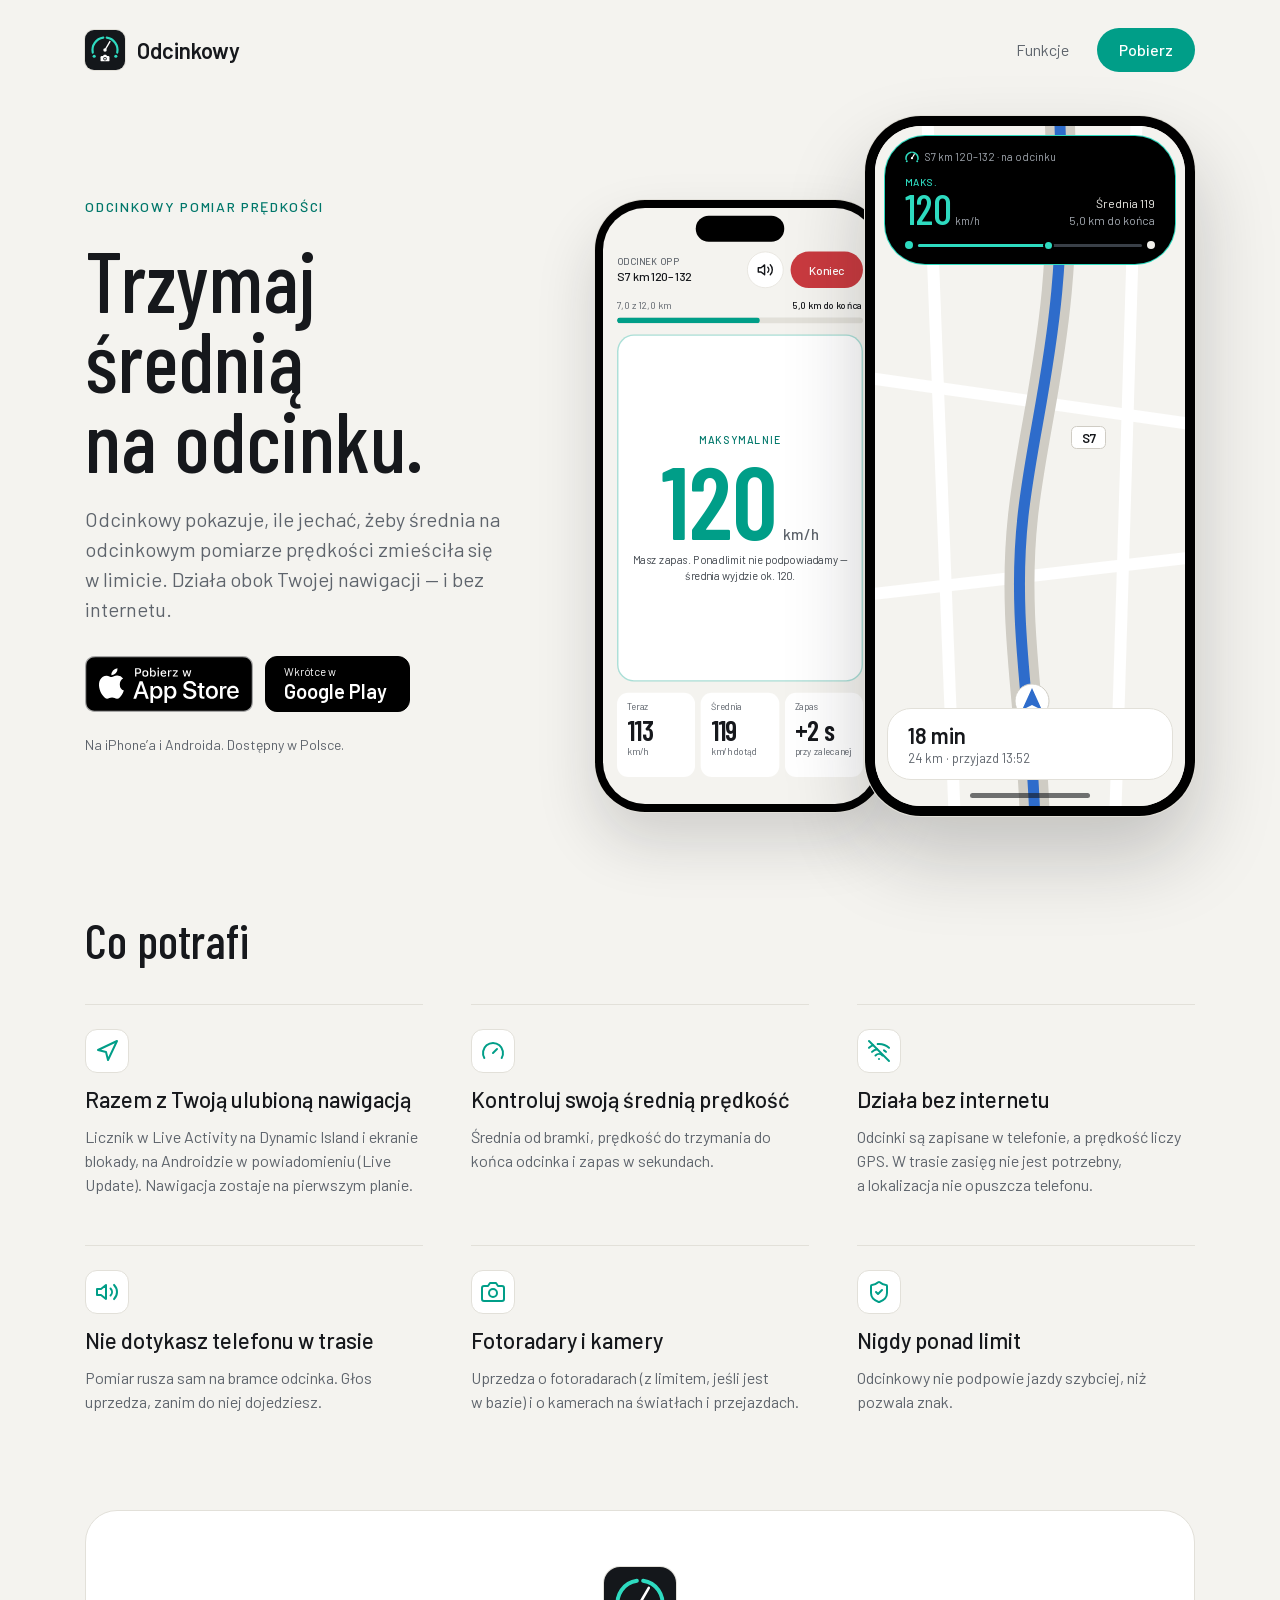
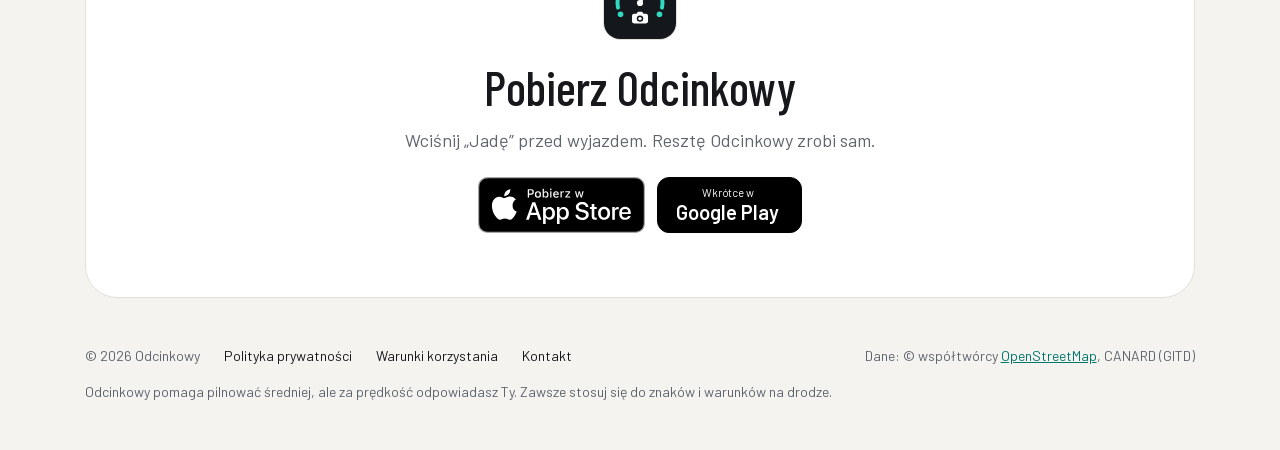
==== commit 03a68af0: "Zostaw zaślepkę Google Play do publikacji karty Apka jest w App Store (0.1.0, sklep polski), a karta" ====
--- a/index.html
+++ b/index.html
@@ -33,9 +33,10 @@
         <p class="eyebrow">Odcinkowy pomiar prędkości</p>
         <h1 id="hero-title">Trzymaj średnią<br>na odcinku.</h1>
         <p class="lead">Odcinkowy pokazuje, ile jechać, żeby średnia na odcinkowym pomiarze prędkości zmieściła się w&nbsp;limicie. Działa obok Twojej nawigacji — i&nbsp;bez internetu.</p>
+        <!-- Google Play: zaślepka, dopóki karta apki nie jest publiczna; potem odznaka z linkiem (README). -->
         <div class="badges">
           <a class="badge" href="https://apps.apple.com/pl/app/odcinkowy/id6826824938"><img src="/badges/app-store.svg" alt="Pobierz w App Store" width="144" height="48"></a>
-          <a class="badge badge-play" href="https://play.google.com/store/apps/details?id=pl.shredmate.odcinkowy"><img src="/badges/google-play.png" alt="Pobierz z Google Play" width="162" height="63"></a>
+          <span class="badge badge-soon"><small>Wkrótce w</small><strong>Google Play</strong></span>
         </div>
         <p class="note">Na iPhone’a i&nbsp;Androida. Dostępny w&nbsp;Polsce.</p>
       </div>
@@ -159,7 +160,7 @@
       <p>Wciśnij „Jadę” przed wyjazdem. Resztę Odcinkowy zrobi sam.</p>
       <div class="badges">
         <a class="badge" href="https://apps.apple.com/pl/app/odcinkowy/id6826824938"><img src="/badges/app-store.svg" alt="Pobierz w App Store" width="144" height="48"></a>
-        <a class="badge badge-play" href="https://play.google.com/store/apps/details?id=pl.shredmate.odcinkowy"><img src="/badges/google-play.png" alt="Pobierz z Google Play" width="162" height="63"></a>
+        <span class="badge badge-soon"><small>Wkrótce w</small><strong>Google Play</strong></span>
       </div>
     </section>
   </main>
--- a/styles.css
+++ b/styles.css
@@ -19,6 +19,7 @@
   --accent-border: #009e8855;
   --control: #ffffff;
   --control-border: #e2e0d9;
+  --badge-border: #000000;
   --phone-shadow: rgba(22, 24, 28, 0.16);
   --phone-shadow-front: rgba(22, 24, 28, 0.22);
   /* Neutralna mapa pod Live Activity. */
@@ -46,6 +47,7 @@
     --accent-border: #2edbc066;
     --control: #23272c;
     --control-border: #23272c;
+    --badge-border: #3a4048;
     --phone-shadow: rgba(0, 0, 0, 0.45);
     --phone-shadow-front: rgba(0, 0, 0, 0.55);
     --map: #1a1d21;
@@ -226,6 +228,31 @@
 .badge-play img {
   height: calc(var(--badge-height) * 250 / 192);
   margin: calc(var(--badge-height) * -29 / 192) 0;
+}
+
+/* Zaślepka sklepu, którego karta nie jest jeszcze publiczna: sam tekst, bez logotypu. */
+.badge-soon {
+  display: inline-flex;
+  flex-direction: column;
+  justify-content: center;
+  height: var(--badge-height);
+  padding: 0 14px;
+  border-radius: 12px;
+  background: #000000;
+  border: 1px solid var(--badge-border);
+  color: #ffffff;
+}
+
+.badge-soon small {
+  font-size: 10px;
+  line-height: 13px;
+}
+
+.badge-soon strong {
+  font-size: 18px;
+  line-height: 22px;
+  font-weight: 600;
+  white-space: nowrap;
 }
 
 /* Telefony w hero */
@@ -925,6 +952,20 @@
     padding-top: 8px;
   }
 
+  .badge-soon {
+    padding: 0 22px 0 18px;
+  }
+
+  .badge-soon small {
+    font-size: 11px;
+    line-height: 14px;
+  }
+
+  .badge-soon strong {
+    font-size: 20px;
+    line-height: 24px;
+  }
+
   /* Telefony w polu 600 × 720 z planszy, zmniejszone do szerokości kolumny. */
   .phones {
     width: 450px;
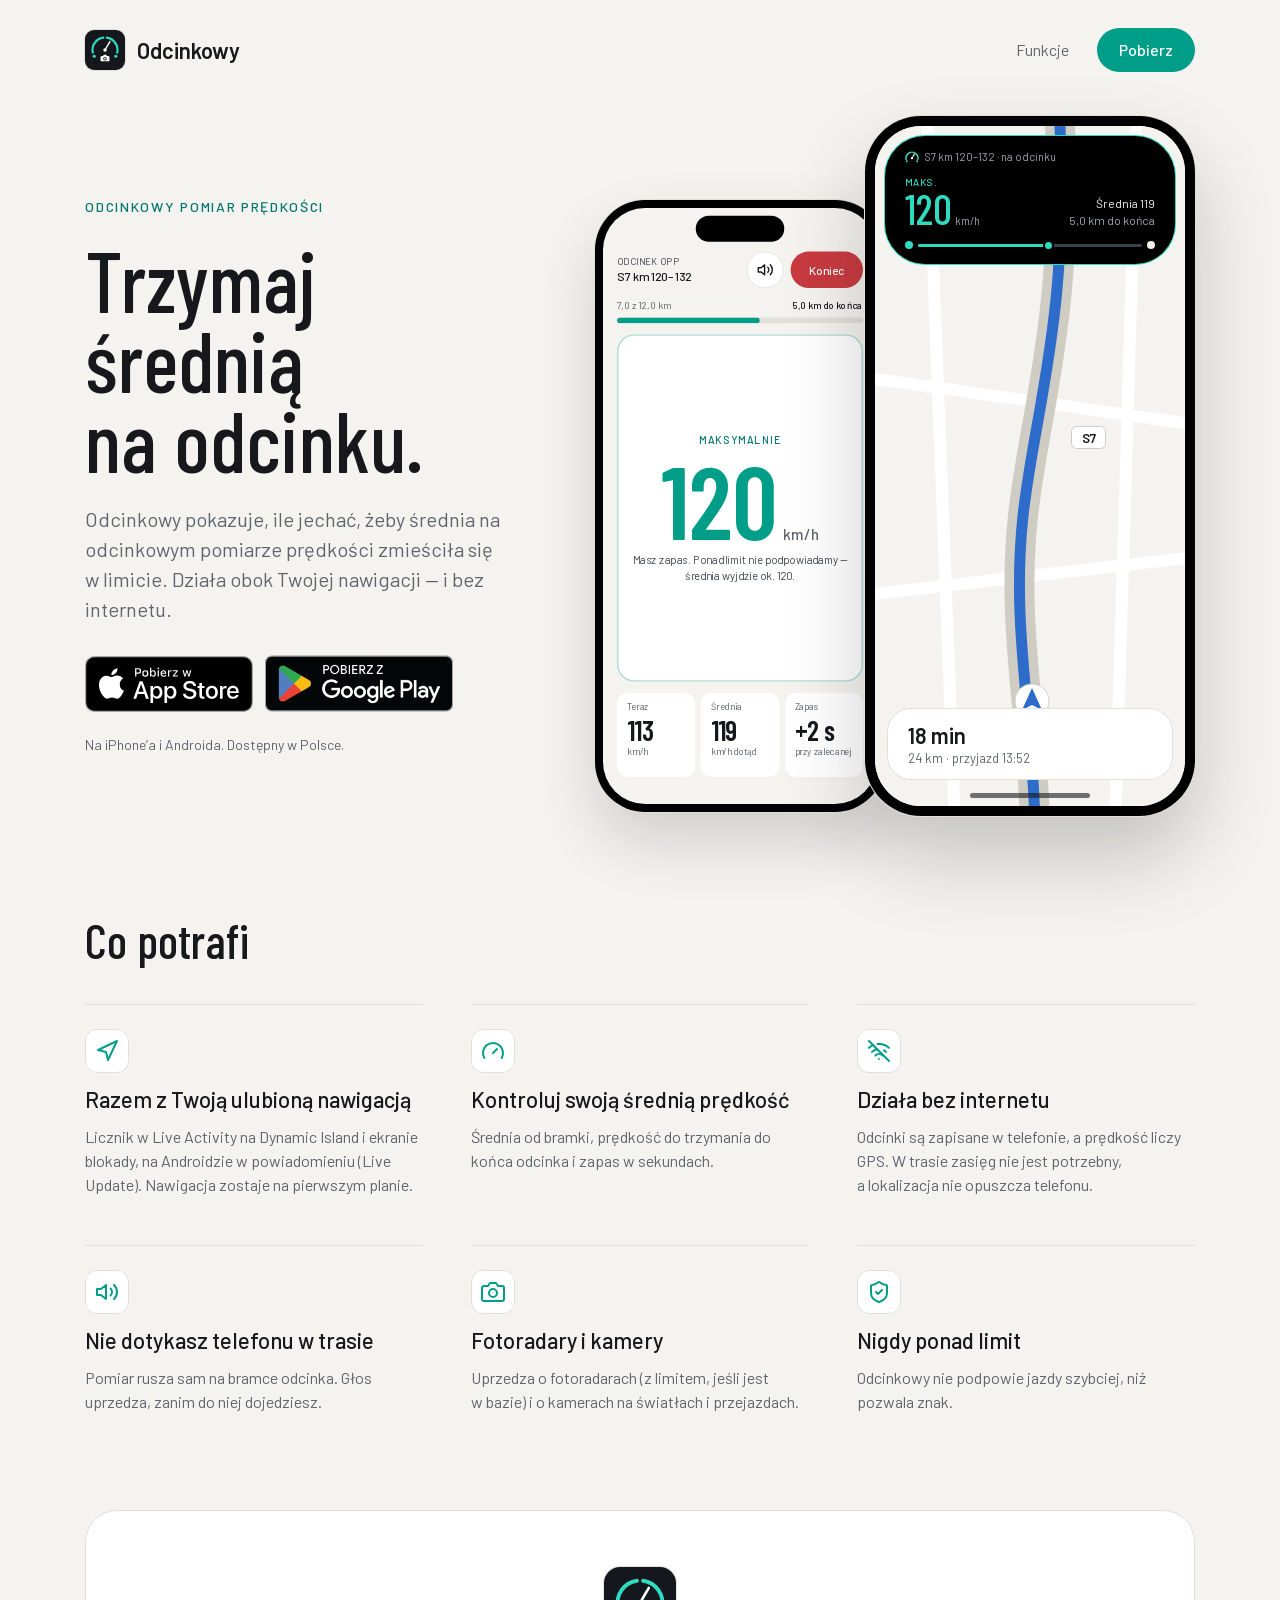
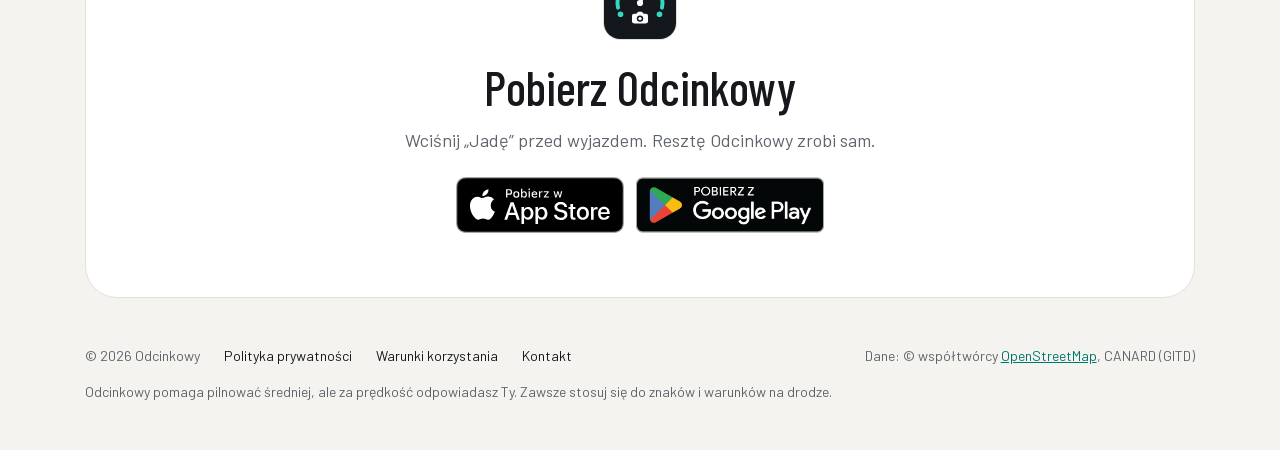
==== commit 2c4b8b42: "Podlinkuj kartę apki w Google Play Wersja 0.1.1 (4) na Androida trafiła do review w otwartych testac" ====
--- a/index.html
+++ b/index.html
@@ -33,10 +33,9 @@
         <p class="eyebrow">Odcinkowy pomiar prędkości</p>
         <h1 id="hero-title">Trzymaj średnią<br>na odcinku.</h1>
         <p class="lead">Odcinkowy pokazuje, ile jechać, żeby średnia na odcinkowym pomiarze prędkości zmieściła się w&nbsp;limicie. Działa obok Twojej nawigacji — i&nbsp;bez internetu.</p>
-        <!-- Google Play: zaślepka, dopóki karta apki nie jest publiczna; potem odznaka z linkiem (README). -->
         <div class="badges">
           <a class="badge" href="https://apps.apple.com/pl/app/odcinkowy/id6826824938"><img src="/badges/app-store.svg" alt="Pobierz w App Store" width="144" height="48"></a>
-          <span class="badge badge-soon"><small>Wkrótce w</small><strong>Google Play</strong></span>
+          <a class="badge badge-play" href="https://play.google.com/store/apps/details?id=pl.shredmate.odcinkowy"><img src="/badges/google-play.png" alt="Pobierz z Google Play" width="162" height="63"></a>
         </div>
         <p class="note">Na iPhone’a i&nbsp;Androida. Dostępny w&nbsp;Polsce.</p>
       </div>
@@ -160,7 +159,7 @@
       <p>Wciśnij „Jadę” przed wyjazdem. Resztę Odcinkowy zrobi sam.</p>
       <div class="badges">
         <a class="badge" href="https://apps.apple.com/pl/app/odcinkowy/id6826824938"><img src="/badges/app-store.svg" alt="Pobierz w App Store" width="144" height="48"></a>
-        <span class="badge badge-soon"><small>Wkrótce w</small><strong>Google Play</strong></span>
+        <a class="badge badge-play" href="https://play.google.com/store/apps/details?id=pl.shredmate.odcinkowy"><img src="/badges/google-play.png" alt="Pobierz z Google Play" width="162" height="63"></a>
       </div>
     </section>
   </main>
--- a/styles.css
+++ b/styles.css
@@ -19,7 +19,6 @@
   --accent-border: #009e8855;
   --control: #ffffff;
   --control-border: #e2e0d9;
-  --badge-border: #000000;
   --phone-shadow: rgba(22, 24, 28, 0.16);
   --phone-shadow-front: rgba(22, 24, 28, 0.22);
   /* Neutralna mapa pod Live Activity. */
@@ -47,7 +46,6 @@
     --accent-border: #2edbc066;
     --control: #23272c;
     --control-border: #23272c;
-    --badge-border: #3a4048;
     --phone-shadow: rgba(0, 0, 0, 0.45);
     --phone-shadow-front: rgba(0, 0, 0, 0.55);
     --map: #1a1d21;
@@ -228,31 +226,6 @@
 .badge-play img {
   height: calc(var(--badge-height) * 250 / 192);
   margin: calc(var(--badge-height) * -29 / 192) 0;
-}
-
-/* Zaślepka sklepu, którego karta nie jest jeszcze publiczna: sam tekst, bez logotypu. */
-.badge-soon {
-  display: inline-flex;
-  flex-direction: column;
-  justify-content: center;
-  height: var(--badge-height);
-  padding: 0 14px;
-  border-radius: 12px;
-  background: #000000;
-  border: 1px solid var(--badge-border);
-  color: #ffffff;
-}
-
-.badge-soon small {
-  font-size: 10px;
-  line-height: 13px;
-}
-
-.badge-soon strong {
-  font-size: 18px;
-  line-height: 22px;
-  font-weight: 600;
-  white-space: nowrap;
 }
 
 /* Telefony w hero */
@@ -952,20 +925,6 @@
     padding-top: 8px;
   }
 
-  .badge-soon {
-    padding: 0 22px 0 18px;
-  }
-
-  .badge-soon small {
-    font-size: 11px;
-    line-height: 14px;
-  }
-
-  .badge-soon strong {
-    font-size: 20px;
-    line-height: 24px;
-  }
-
   /* Telefony w polu 600 × 720 z planszy, zmniejszone do szerokości kolumny. */
   .phones {
     width: 450px;
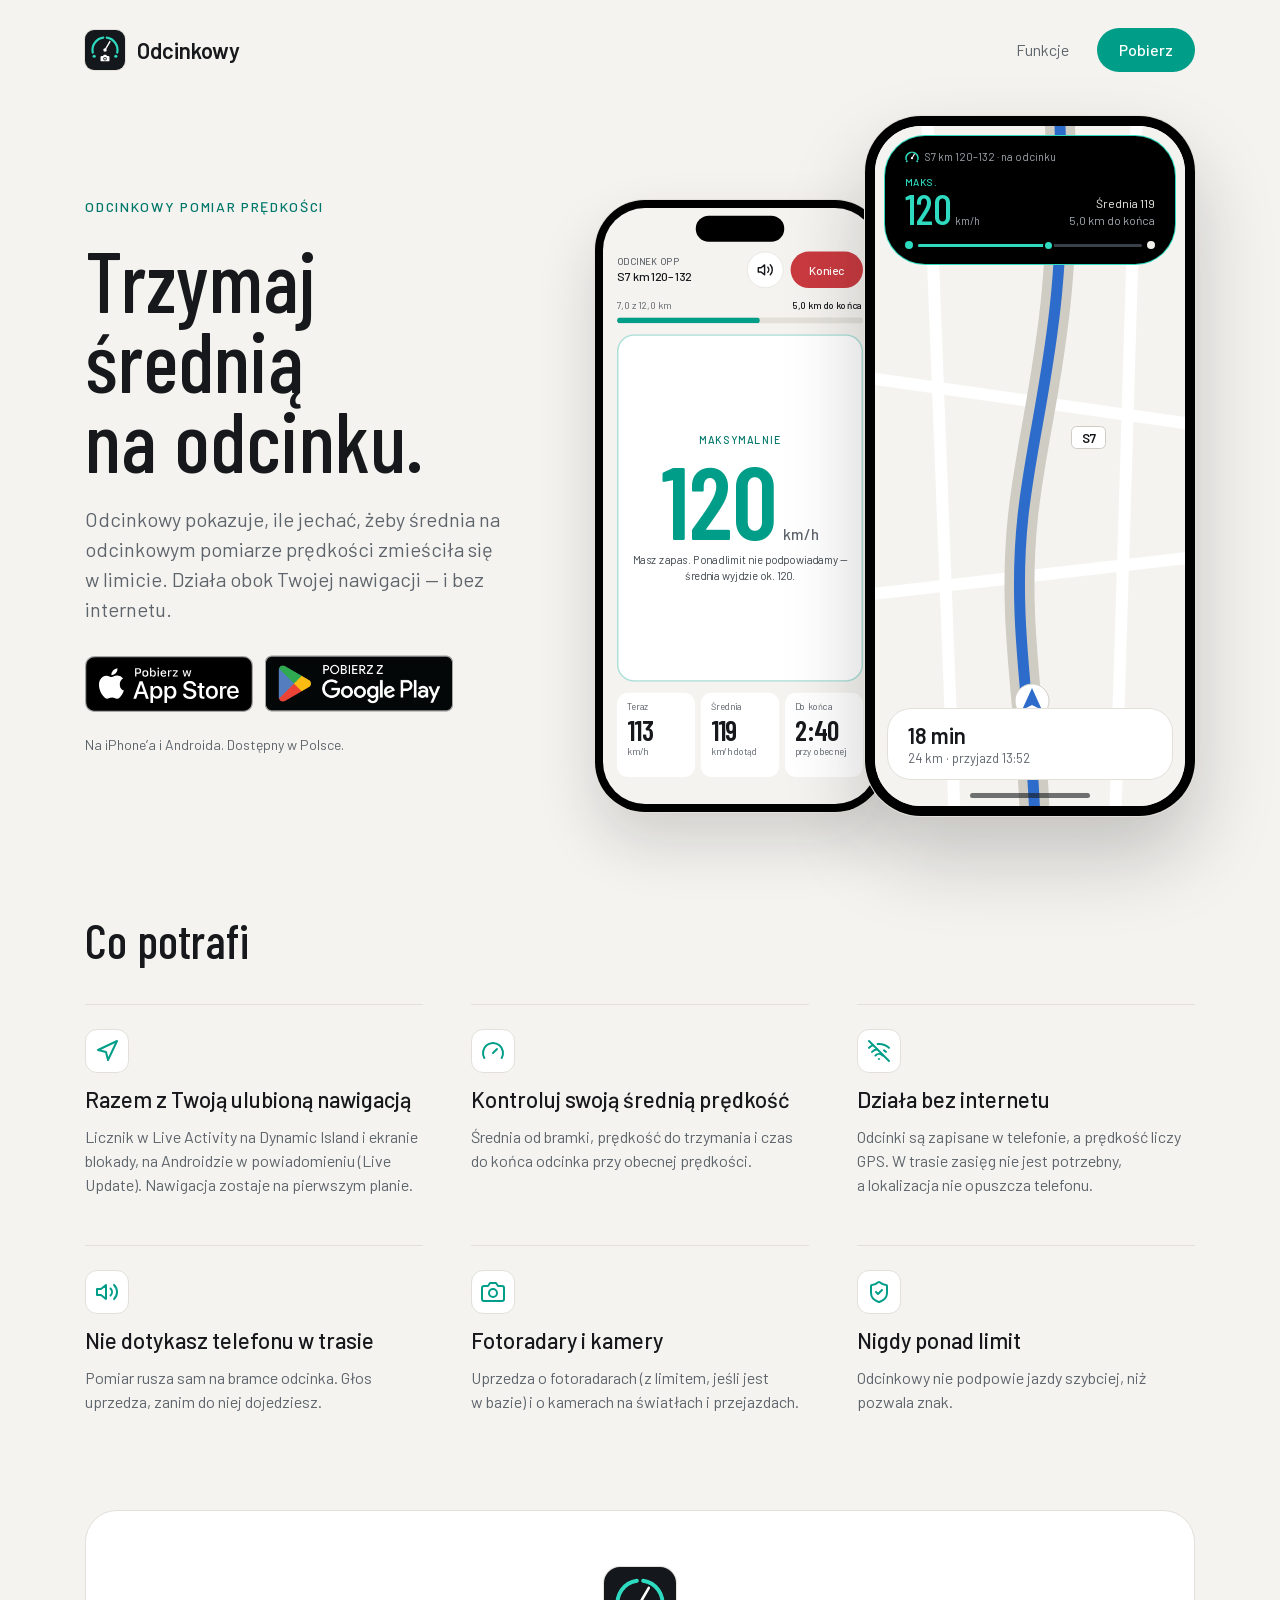
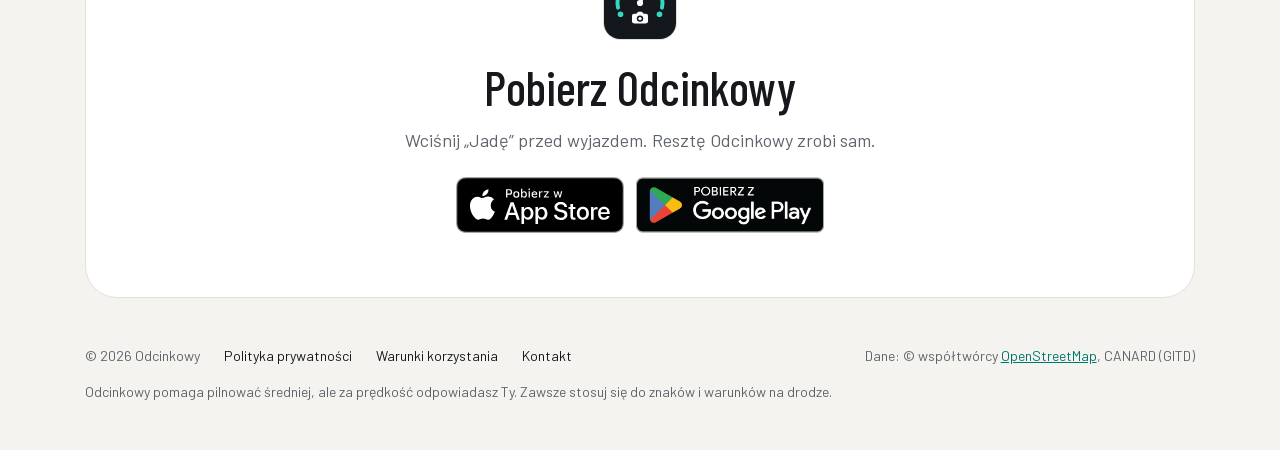
==== commit 6bf8ce27: "Pokaż czas do końca odcinka zamiast zapasu Od wersji 0.1.1 trzeci kafelek na odcinku to „Do końca”: " ====
--- a/index.html
+++ b/index.html
@@ -67,7 +67,7 @@
                   <div class="tiles">
                     <div class="tile">Teraz<strong>113</strong>km/h</div>
                     <div class="tile">Średnia<strong>119</strong>km/h dotąd</div>
-                    <div class="tile">Zapas<strong>+2 s</strong>przy zalecanej</div>
+                    <div class="tile">Do końca<strong>2:40</strong>przy obecnej</div>
                   </div>
                 </div>
               </div>
@@ -119,7 +119,7 @@
           <span class="feature-icon" aria-hidden="true"><svg viewBox="0 0 24 24" fill="none" stroke="currentColor" stroke-width="2" stroke-linecap="round" stroke-linejoin="round"><path d="m12 14 4-4"></path><path d="M3.34 19a10 10 0 1 1 17.32 0"></path></svg></span>
           <div>
             <h3>Kontroluj swoją średnią prędkość</h3>
-            <p>Średnia od bramki, prędkość do trzymania do końca odcinka i&nbsp;zapas w&nbsp;sekundach.</p>
+            <p>Średnia od bramki, prędkość do trzymania i&nbsp;czas do końca odcinka przy obecnej prędkości.</p>
           </div>
         </li>
         <li>
